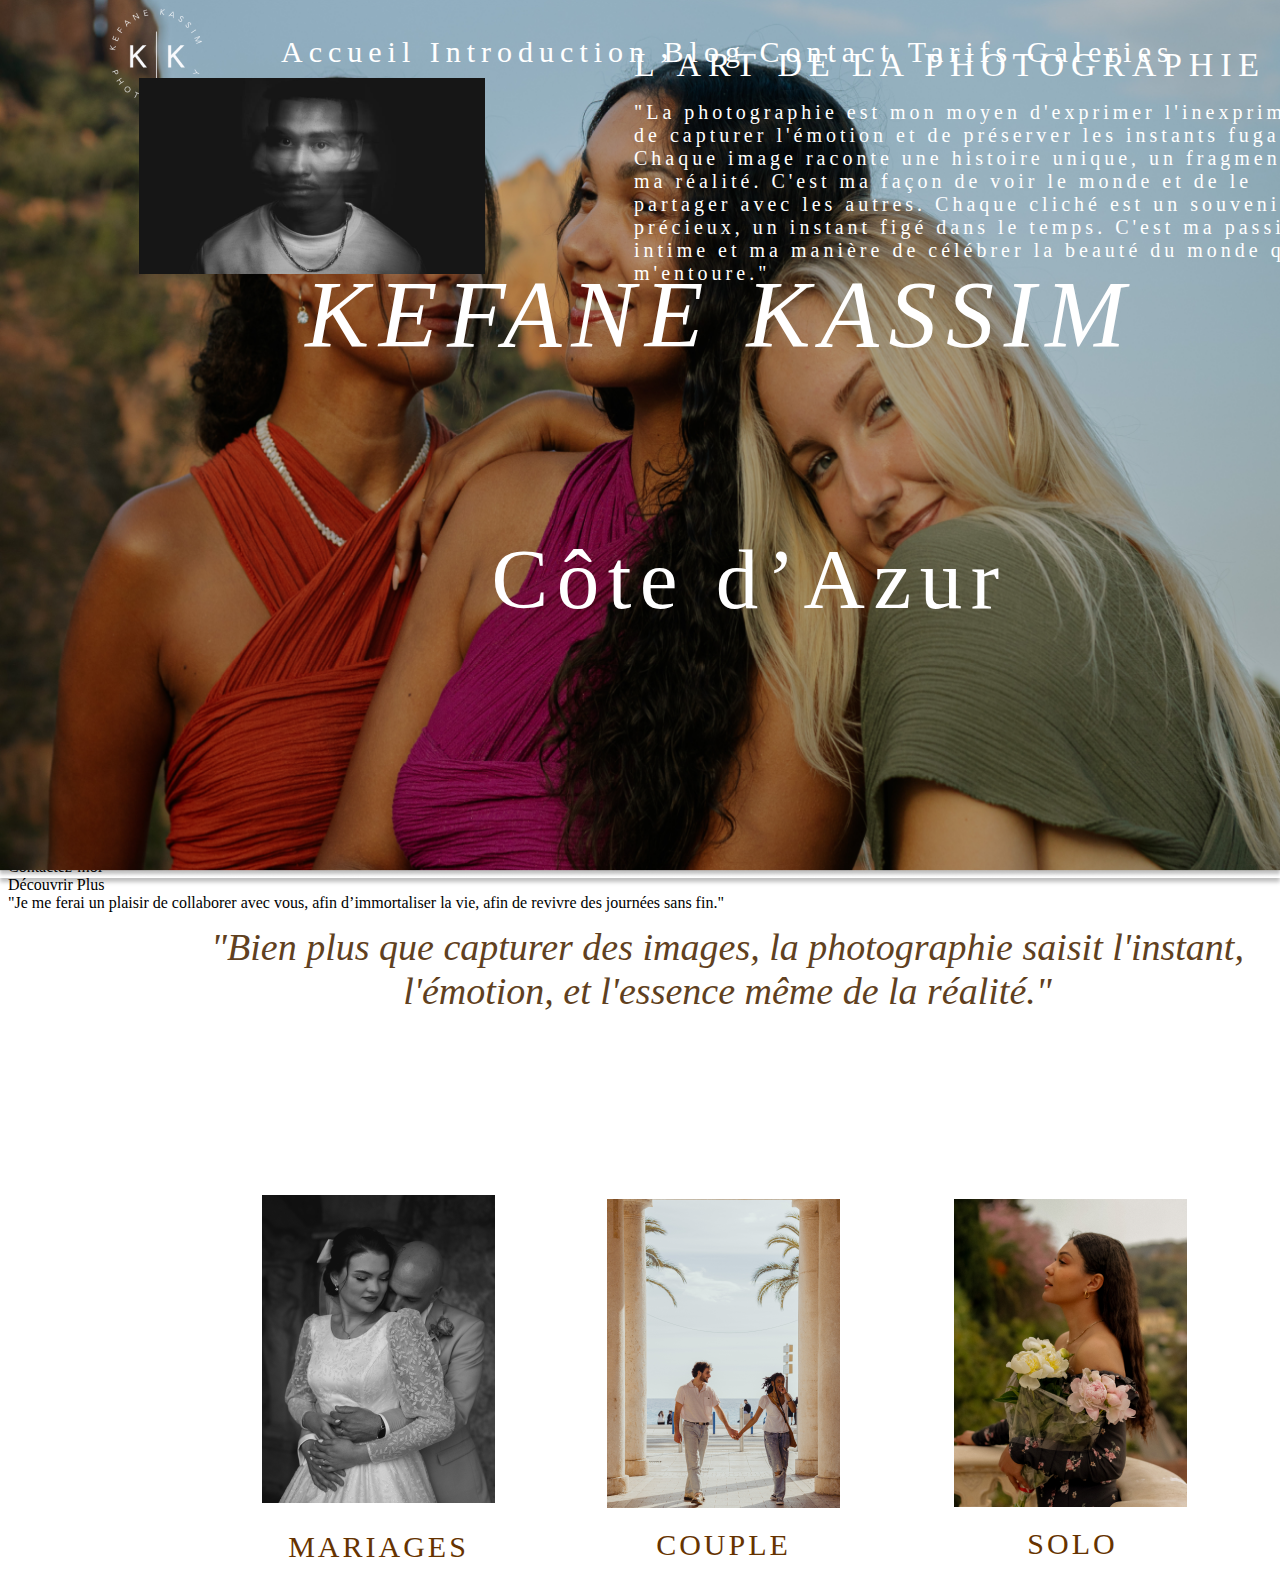
==== index.html @ 16947139 "Update index.html" ====
<!DOCTYPE html>
<html lang="fr">
<head>
    <meta charset="UTF-8">
    <meta name="viewport" content="width=device-width, initial-scale=1.0">
    <title>KEFANE KASSIM</title>
    <link rel="stylesheet" href="style.css">
</head>
    
<body>
     <img class="photo1" src="Images/MANR2566 2.png" alt="Image description">

    <div class="menu">Accueil Introduction Blog Contact Tarifs Galeries</div>
    <div class="nom">KEFANE KASSIM</div>
    <div class="lieu">Côte d’Azur</div>
    <img class="logo" src="Images/8F8F0B85-C1CB-4E00-952A-7E8E31FCE46E 1.png" alt="Image description">
    <div class="citation">"Bien plus que capturer des images, la photographie saisit l'instant, l'émotion, et l'essence même de la réalité."</div>

    <img class="mariage" src="Images/MANR8783 1.png" alt="Image description">
    <img class="couple" src="Images/MANR7286 1.png" alt="Image description">
    <img class="solo" src="Images/IMG_1525 1.png" alt="Image description">

    <div class="m">MARIAGES</div>
    <div class="c">COUPLE</div>
    <div class="s">SOLO</div>
    <div class="portoflio">PORTFOLIO</div>

    <div class="titre">L’ART DE LA PHOTOGRAPHIE</div>
    <img class="moi" src="Images/468F190B-43D5-444D-8390-4408FCC38BA6 1.png" alt="Image description">
    <div class="cv">"La photographie est mon moyen d'exprimer l'inexprimable, de capturer l'émotion et de préserver les instants fugaces. Chaque image raconte une histoire unique, un fragment de ma réalité. C'est ma façon de voir le monde et de le partager avec les autres. Chaque cliché est un souvenir précieux, un instant figé dans le temps. C'est ma passion intime et ma manière de célébrer la beauté du monde qui m'entoure."</div>
    
    <img class="paysage" src="Images/MANR2369 1.png" alt="Image description">
    <div class="attend">N’ATTENDEZ PLUS</div>
    <div class="text">"Explorez nos tarifs, car chaque image a sa valeur et chaque instant mérite d'être capturé."</div>
    <div class="tarifs">Tarifs</div>
    <div class="tenté">ALORS TENTÉ ?</div>
    
    <img src="Images/MANR7749 1.png" alt="Image description">

    <div>Contactez-moi</div>

    <div>Découvrir Plus</div>
    <div>"Je me ferai un plaisir de collaborer avec vous, afin d’immortaliser la vie, afin de revivre des journées sans fin."</div>
</body>
</html>
---- style.css ----
<style>
        body {
            margin: 0;
        }

        div {
            box-sizing: border-box;
        }

        img {
            max-width: 100%;
            height: auto;
        }

     div.menu{
        width: 906px; 
        height: 25px; 
        left: 281px; 
        top: 35px; 
        position: absolute; 
        color: white; 
        font-size: 30px; 
        font-family: Libre Bodoni; 
        font-weight: 400; 
        word-wrap: break-word; 
        letter-spacing: 6px;
    }

img.photo1{
width: 1440px; 
height: 878px; 
left: 0px; 
top: 0px; 
position: absolute;
box-shadow: 0px 4px 4px rgba(0, 0, 0, 0.25);
}

div.nom {
width: 918px; 
height: 91px; 
left: 261px; 
top: 259px; 
position: absolute; 
text-align: center; 
color: white; font-size: 96px; 
font-family: Libre Bodoni; 
font-style: italic; 
font-weight: 400; 
letter-spacing: 9.60px; 
word-wrap: break-word;
}

div.lieu{
    width: 535px;
    height: 65px; 
    left: 482px; 
    top: 530px; 
    position: absolute;
    text-align: center;
    color: white; 
    font-size: 85px; 
    font-family: Libre Caslon Display; 
    font-weight: 400; 
    letter-spacing: 8.50px;
    word-wrap: break-word;
}

  img.logo{
        width: 211px; 
        height: 111px; 
        left: 51px; 
        top: 1px; 
        position: absolute;
    }

    div.citation{
        width: 1153px; 
        height: 185px; 
        left: 151px; 
        top: 925px; 
        position: absolute; 
        text-align: center; 
        color: #604020; 
        font-size: 38px; 
        font-family: Libre Bodoni; 
        font-style: italic; 
        font-weight: 400; 
        word-wrap: break-word;
    }

img.mariage{
    width: 233px; 
    height: 308px; 
    left: 262px; 
    top: 1195px; 
    position: absolute;
}

    img.couple{
        width: 233px;
        height: 309px; 
        left: 607px; 
        top: 1199px; 
        position: absolute;
    }

    img.solo{
        width: 233px; 
        height: 308px; 
        left: 954px; 
        top: 1199px; 
        position: absolute;
    }

div.m{
    width: 279px; 
    height: 46px; 
    left: 239px; 
    top: 1530px; 
    position: absolute; 
    text-align: center; 
    color: #663300; 
    font-size: 30px; 
    font-family: Libre Bodoni; 
    font-weight: 400; 
    letter-spacing: 3px; 
    word-wrap: break-word;
}

div.c{
    width: 231px; 
    height: 47px; 
    left: 608px; 
    top: 1528px; 
    position: absolute; 
    text-align: center; 
    color: #663300; 
    font-size: 30px; 
    font-family: Libre Bodoni; 
    font-weight: 400; 
    letter-spacing: 3px; 
    word-wrap: break-word;
}

div.s{
    width: 229px; 
    height: 49px; 
    left: 958px; 
    top: 1527px; 
    position: absolute; 
    text-align: center; 
    color: #663300; 
    font-size: 30px; 
    font-family: Libre Bodoni; 
    font-weight: 400; 
    letter-spacing: 3px; 
    word-wrap: break-word;
}

div.portfolio{
    width: 354px;
    height: 24px; 
    left: 541px; 
    top: 1082px; 
    position: absolute; 
    text-align: center; 
    color: #604020; 
    font-size: 40px; 
    font-family: Libre Bodoni; 
    font-weight: 400; 
    letter-spacing: 12px;
    word-wrap: break-word;
}

 div.titre{
        width: 706px; 
        height: 55px; 
        left: 634px; 
        top: 46px; 
        position: absolute; 
        color: white; 
        font-size: 34px; 
        font-family: Libre Bodoni; 
        font-weight: 400; 
        letter-spacing: 6.80px; 
        word-wrap: break-word;
    }

    img.moi{ 
        width: 346px; 
        height: 196px; 
        left: 139px; 
        top: 78px; 
        position: absolute;
    }

   div.titre{
        width: 706px; 
        height: 55px; 
        left: 634px; 
        top: 46px; 
        position: absolute; 
        color: white; 
        font-size: 34px; 
        font-family: Libre Bodoni; 
        font-weight: 400; 
        letter-spacing: 6.80px; 
        word-wrap: break-word;
    }

    img.moi{ 
        width: 346px; 
        height: 196px; 
        left: 139px; 
        top: 78px; 
        position: absolute;
    }
 div.cv{
        width: 712px; 
        height: 200px; 
        left: 634px; 
        top: 101px; 
        position: absolute; 
        color: white; 
        font-size: 20px; 
        font-family: Libre Bodoni; 
        font-weight: 400; 
        letter-spacing: 4px; 
        word-wrap: break-word;
    }
<div style="width: 100%; height: 100%; position: relative; background: white;">

   
      <div style="width: 415.40px; height: 0px; left: 551.30px; top: 1139.60px; position: absolute; transform: rotate(90.33deg); transform-origin: 0 0; border: 1px black solid;"></div>
<div style="width: 405px; height: 0px; left: 895px; top: 1150px; position: absolute; transform: rotate(90deg); transform-origin: 0 0; border: 1px black solid;"></div>

<div style="width: 1442px; height: 363px; left: -2px; top: 1606px; position: absolute; background: rgba(51, 26, 0, 0.85); box-shadow: 0px 4px 4px rgba(0, 0, 0, 0.25);">

    <div style="width: 267px; height: 0px; left: 571px; top: 48px; position: absolute; transform: rotate(90deg); transform-origin: 0 0; border: 2px black solid;"></div>
   


<img style="width: 1440px; height: 507px; left: -1px; top: 1952px; position: absolute;" src="Images/MANR2369 1.png" />
<div style="width: 749px; height: 57px; left: 346px; top: 2123px; position: absolute; text-align: center; color: white; font-size: 50px; font-family: Libre Bodoni; font-weight: 400; letter-spacing: 10px; word-wrap: break-word;"></div>
<div style="width: 802px; height: 21px; left: 319px; top: 2180px; position: absolute; text-align: center; color: white; font-size: 28px; font-family: Libre Bodoni; font-weight: 400; letter-spacing: 5.60px; word-wrap: break-word;"></div>
<div style="width: 172px; height: 43px; left: 634px; top: 2309px; position: absolute; background: rgba(51, 26, 0, 0.85);"></div>
<div style="width: 150px; height: 29px; left: 645px; top: 2309px; position: absolute; text-align: center; color: white; font-size: 35px; font-family: Libre Bodoni; font-weight: 400; letter-spacing: 7px; word-wrap: break-word;"></div>
<div style="width: 451px; height: 43px; left: 234px; top: 2582px; position: absolute; text-align: center; color: rgba(51, 26, 0, 0.85); font-size: 43px; font-family: Libre Bodoni; font-weight: 400; letter-spacing: 8.60px; word-wrap: break-word;"></div>

<img style="width: 222px; height: 307px; left: 984px; top: 2492px; position: absolute;" src="Images/MANR7749 1.png" />
<div style="width: 207px; height: 51px; left: 319px; top: 2826px; position: absolute; background: rgba(51, 26, 0, 0.85);"></div>
<div style="width: 180px; height: 33px; left: 333px; top: 2835px; position: absolute; text-align: center; color: white; font-size: 23px; font-family: Libre Bodoni; font-weight: 400; letter-spacing: 4.60px; word-wrap: break-word;"></div>
<div style="width: 198px; height: 53px; left: 996px; top: 2833px; position: absolute; background: rgba(51, 26, 0, 0.85);"></div>
<div style="width: 167px; height: 44px; left: 1011px; top: 2833px; position: absolute; text-align: center; color: white; font-size: 23px; font-family: Libre Bodoni; font-weight: 400; letter-spacing: 4.60px; word-wrap: break-word;"></div>
<div style="width: 656px; height: 72px; left: 135px; top: 2663px; position: absolute; text-align: center; color: black; font-size: 25px; font-family: Libre Bodoni; font-weight: 400; letter-spacing: 5px; word-wrap: break-word;"></div>

</style>
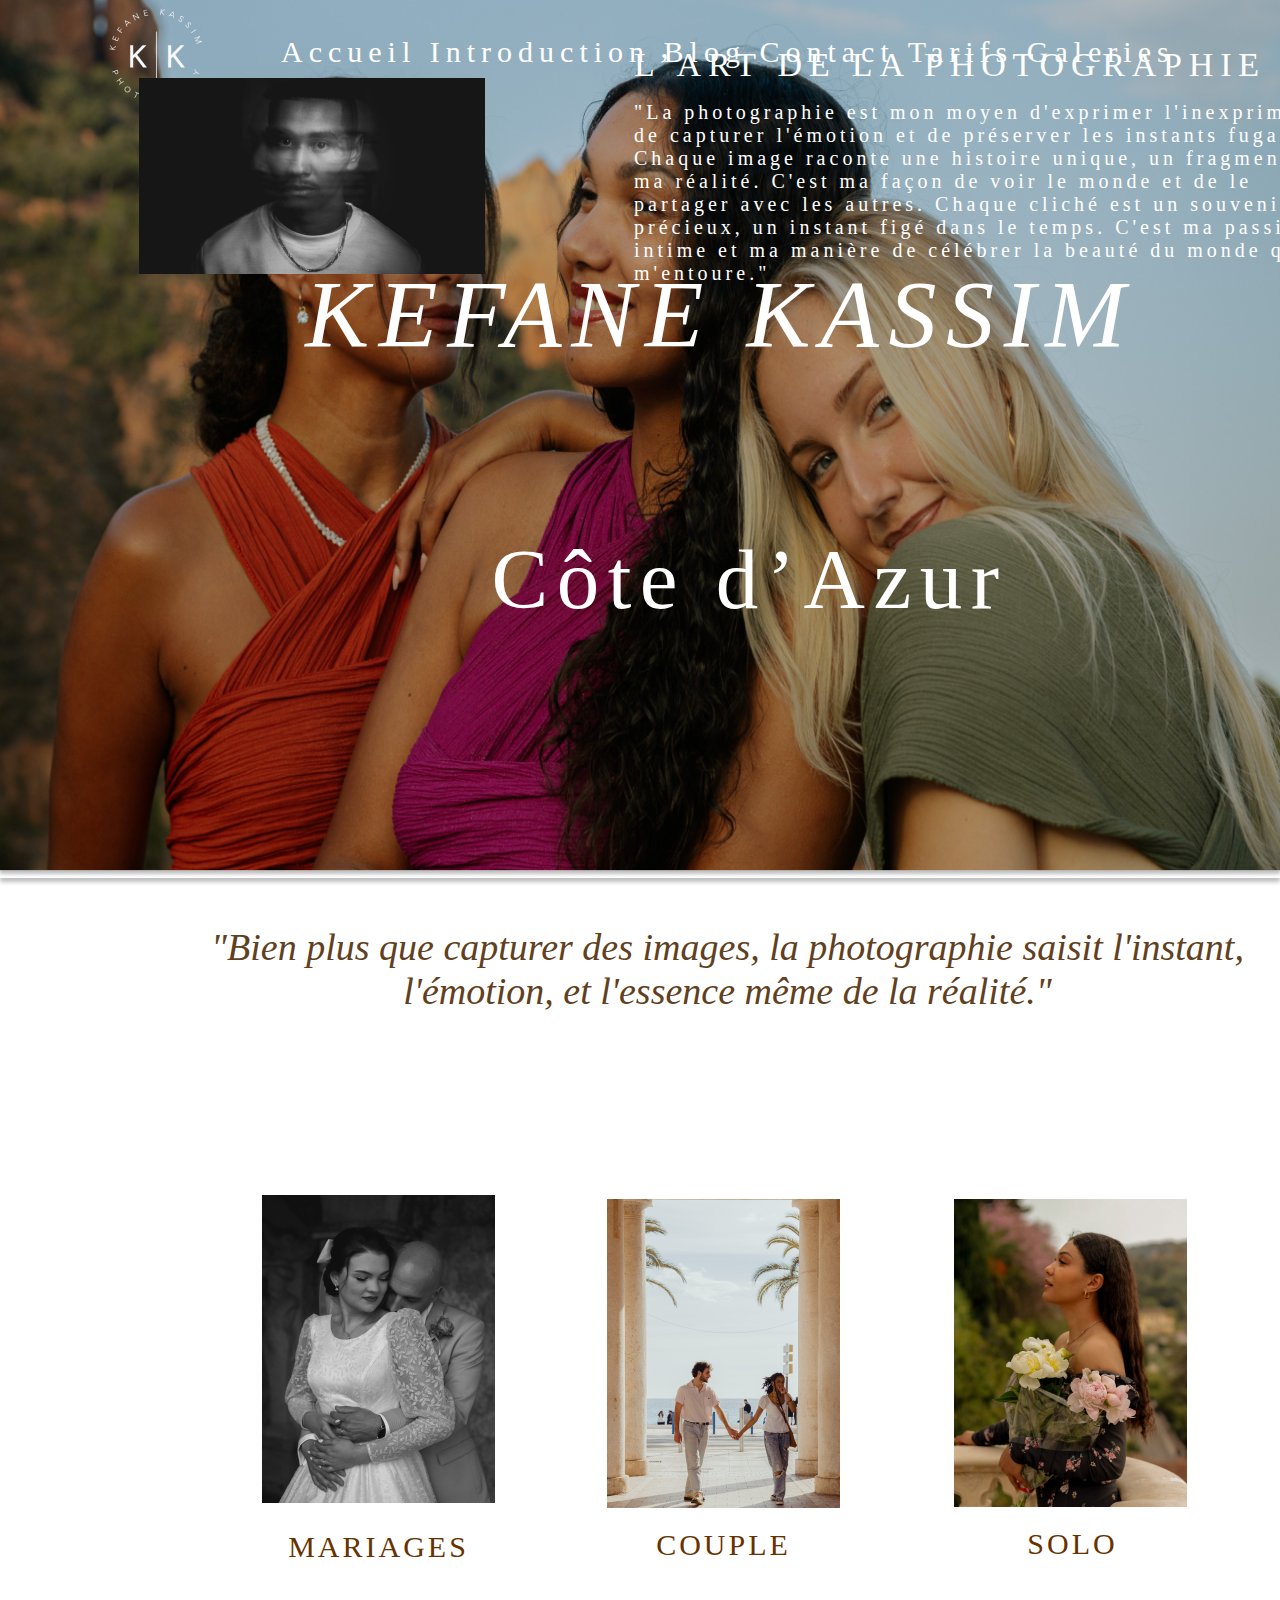
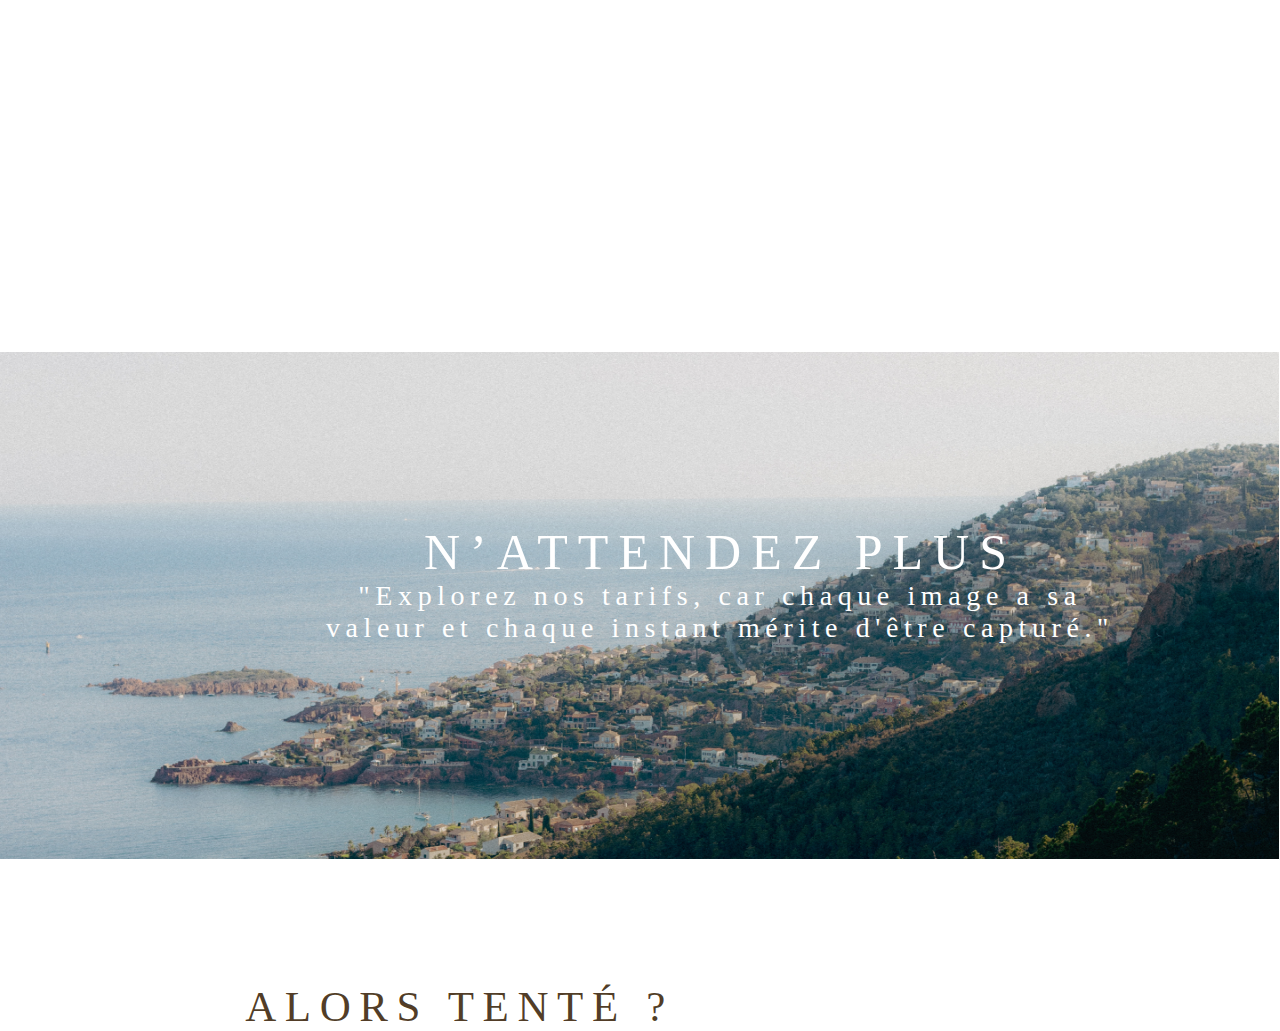
==== commit 0512ac22: "Update index.html" ====
--- a/index.html
+++ b/index.html
@@ -35,11 +35,9 @@
     <div class="tarifs">Tarifs</div>
     <div class="tenté">ALORS TENTÉ ?</div>
     
-    <img src="Images/MANR7749 1.png" alt="Image description">
-
-    <div>Contactez-moi</div>
-
-    <div>Découvrir Plus</div>
-    <div>"Je me ferai un plaisir de collaborer avec vous, afin d’immortaliser la vie, afin de revivre des journées sans fin."</div>
+    <img class="mains" src="Images/MANR7749 1.png" alt="Image description">
+    <div class="contact">Contactez-moi</div>
+    <div class="decouvrir">Découvrir Plus</div>
+    <div class="tt">"Je me ferai un plaisir de collaborer avec vous, afin d’immortaliser la vie, afin de revivre des journées sans fin."</div>
 </body>
 </html>
--- a/style.css
+++ b/style.css
@@ -229,6 +229,78 @@
         letter-spacing: 4px; 
         word-wrap: break-word;
     }
+
+
+img.paysage{
+width: 1440px; 
+height: 507px; 
+    left: -1px;
+    top: 1952px; 
+    position: absolute;
+}
+
+div.tarfis{
+    width: 150px; 
+    height: 29px; 
+    left: 645px; 
+    top: 2309px; 
+    position: absolute; 
+    text-align: center; 
+    color: white; 
+    font-size: 35px; 
+    font-family: Libre Bodoni;
+    font-weight: 400; 
+    letter-spacing: 7px;
+    word-wrap: break-word;
+}
+
+div.attend{
+width: 749px; 
+    height: 57px; 
+    left: 346px; 
+    top: 2123px; 
+    position: absolute; 
+    text-align: center;
+    color: white; 
+    font-size: 50px; 
+    font-family: Libre Bodoni; 
+    font-weight: 400; letter-spacing: 10px; 
+    word-wrap: break-word;
+}
+
+div.text{
+    width: 802px; 
+    height: 21px; 
+    left: 319px; 
+    top: 2180px; 
+    position: absolute; 
+    text-align: center;
+    color: white; 
+    font-size: 28px; 
+    font-family: Libre Bodoni; 
+    font-weight: 400; 
+    letter-spacing: 5.60px; 
+    word-wrap: break-word;
+}
+
+div.tenté{
+    width: 451px; 
+    height: 43px; 
+    left: 234px; 
+    top: 2582px; 
+    position: absolute; 
+    text-align: center; 
+    color: rgba(51, 26, 0, 0.85); 
+    font-size: 43px;
+    font-family: Libre Bodoni;
+    font-weight: 400; 
+    letter-spacing: 8.60px; 
+    word-wrap: break-word;
+}
+
+
+
+
 <div style="width: 100%; height: 100%; position: relative; background: white;">
 
    
@@ -238,16 +310,11 @@
 <div style="width: 1442px; height: 363px; left: -2px; top: 1606px; position: absolute; background: rgba(51, 26, 0, 0.85); box-shadow: 0px 4px 4px rgba(0, 0, 0, 0.25);">
 
     <div style="width: 267px; height: 0px; left: 571px; top: 48px; position: absolute; transform: rotate(90deg); transform-origin: 0 0; border: 2px black solid;"></div>
-   
-
-
-<img style="width: 1440px; height: 507px; left: -1px; top: 1952px; position: absolute;" src="Images/MANR2369 1.png" />
-<div style="width: 749px; height: 57px; left: 346px; top: 2123px; position: absolute; text-align: center; color: white; font-size: 50px; font-family: Libre Bodoni; font-weight: 400; letter-spacing: 10px; word-wrap: break-word;"></div>
-<div style="width: 802px; height: 21px; left: 319px; top: 2180px; position: absolute; text-align: center; color: white; font-size: 28px; font-family: Libre Bodoni; font-weight: 400; letter-spacing: 5.60px; word-wrap: break-word;"></div>
+
 <div style="width: 172px; height: 43px; left: 634px; top: 2309px; position: absolute; background: rgba(51, 26, 0, 0.85);"></div>
-<div style="width: 150px; height: 29px; left: 645px; top: 2309px; position: absolute; text-align: center; color: white; font-size: 35px; font-family: Libre Bodoni; font-weight: 400; letter-spacing: 7px; word-wrap: break-word;"></div>
-<div style="width: 451px; height: 43px; left: 234px; top: 2582px; position: absolute; text-align: center; color: rgba(51, 26, 0, 0.85); font-size: 43px; font-family: Libre Bodoni; font-weight: 400; letter-spacing: 8.60px; word-wrap: break-word;"></div>
-
+
+
+  
 <img style="width: 222px; height: 307px; left: 984px; top: 2492px; position: absolute;" src="Images/MANR7749 1.png" />
 <div style="width: 207px; height: 51px; left: 319px; top: 2826px; position: absolute; background: rgba(51, 26, 0, 0.85);"></div>
 <div style="width: 180px; height: 33px; left: 333px; top: 2835px; position: absolute; text-align: center; color: white; font-size: 23px; font-family: Libre Bodoni; font-weight: 400; letter-spacing: 4.60px; word-wrap: break-word;"></div>
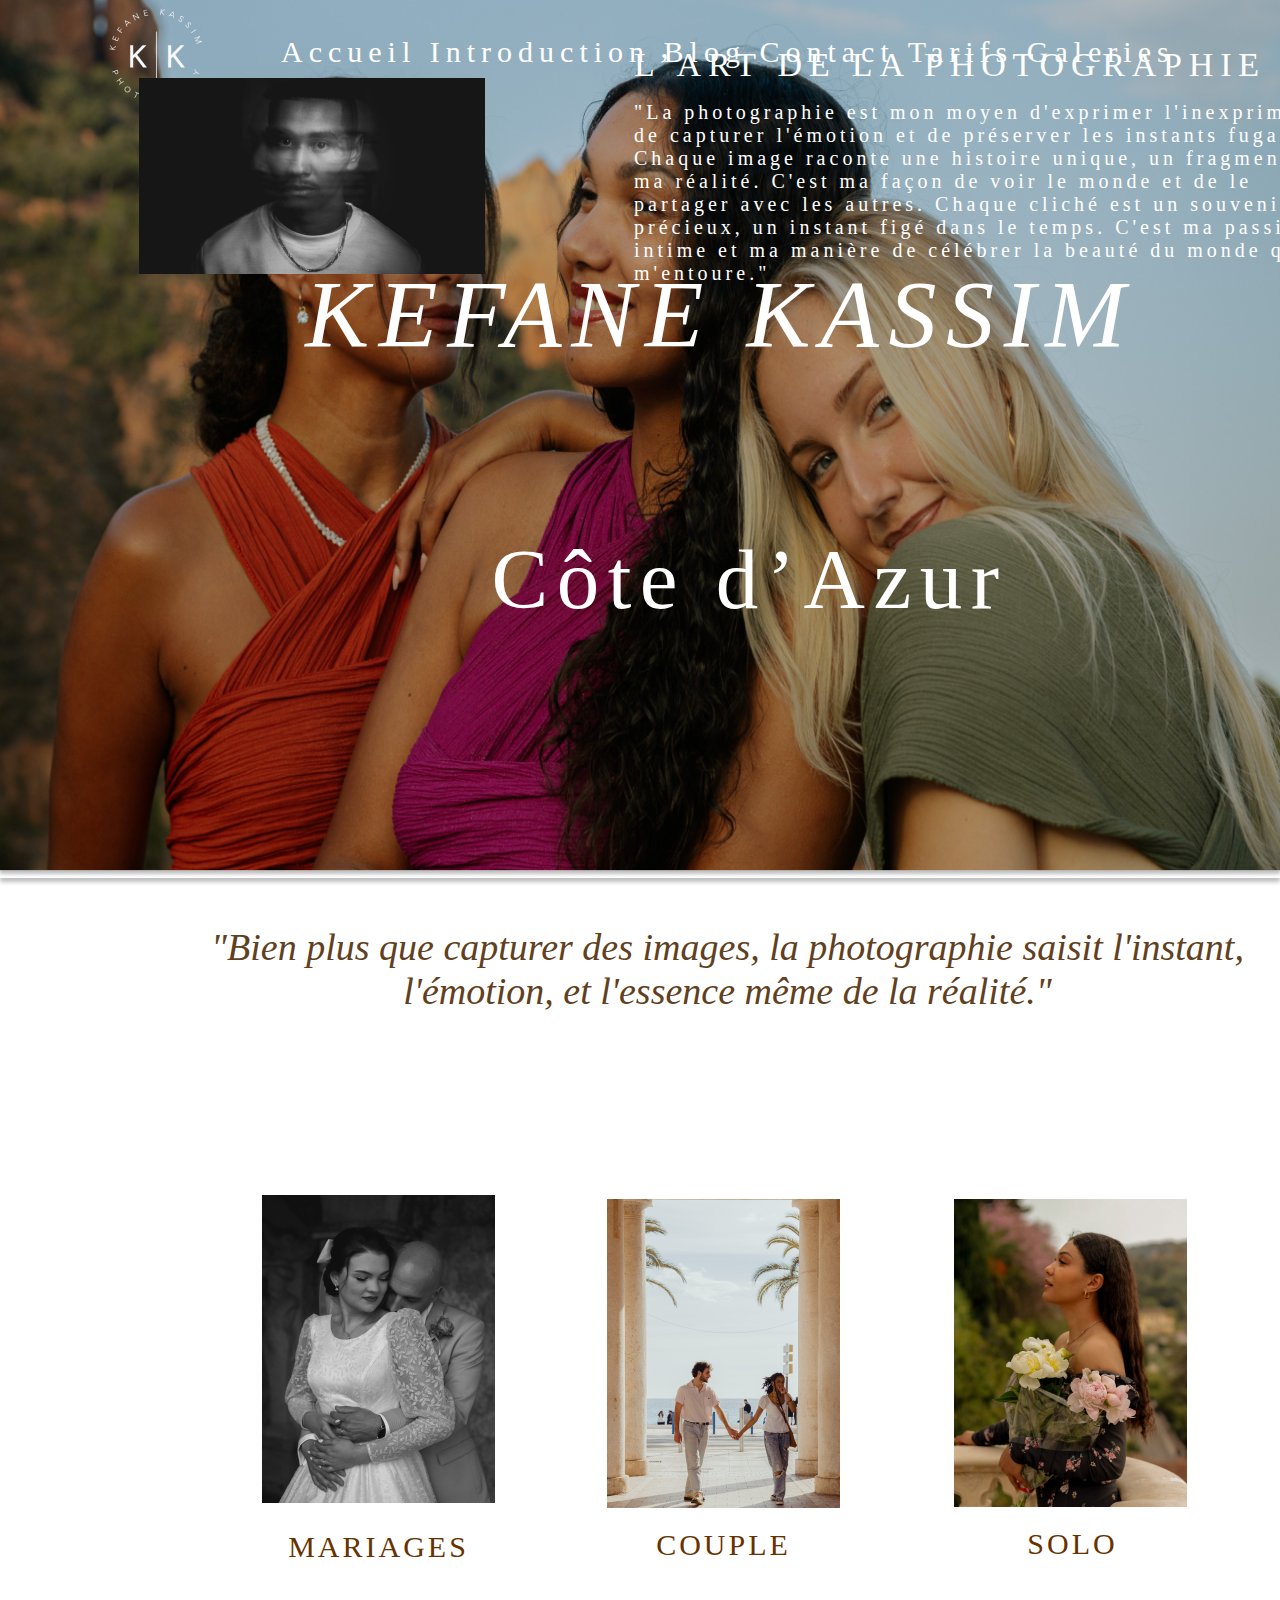
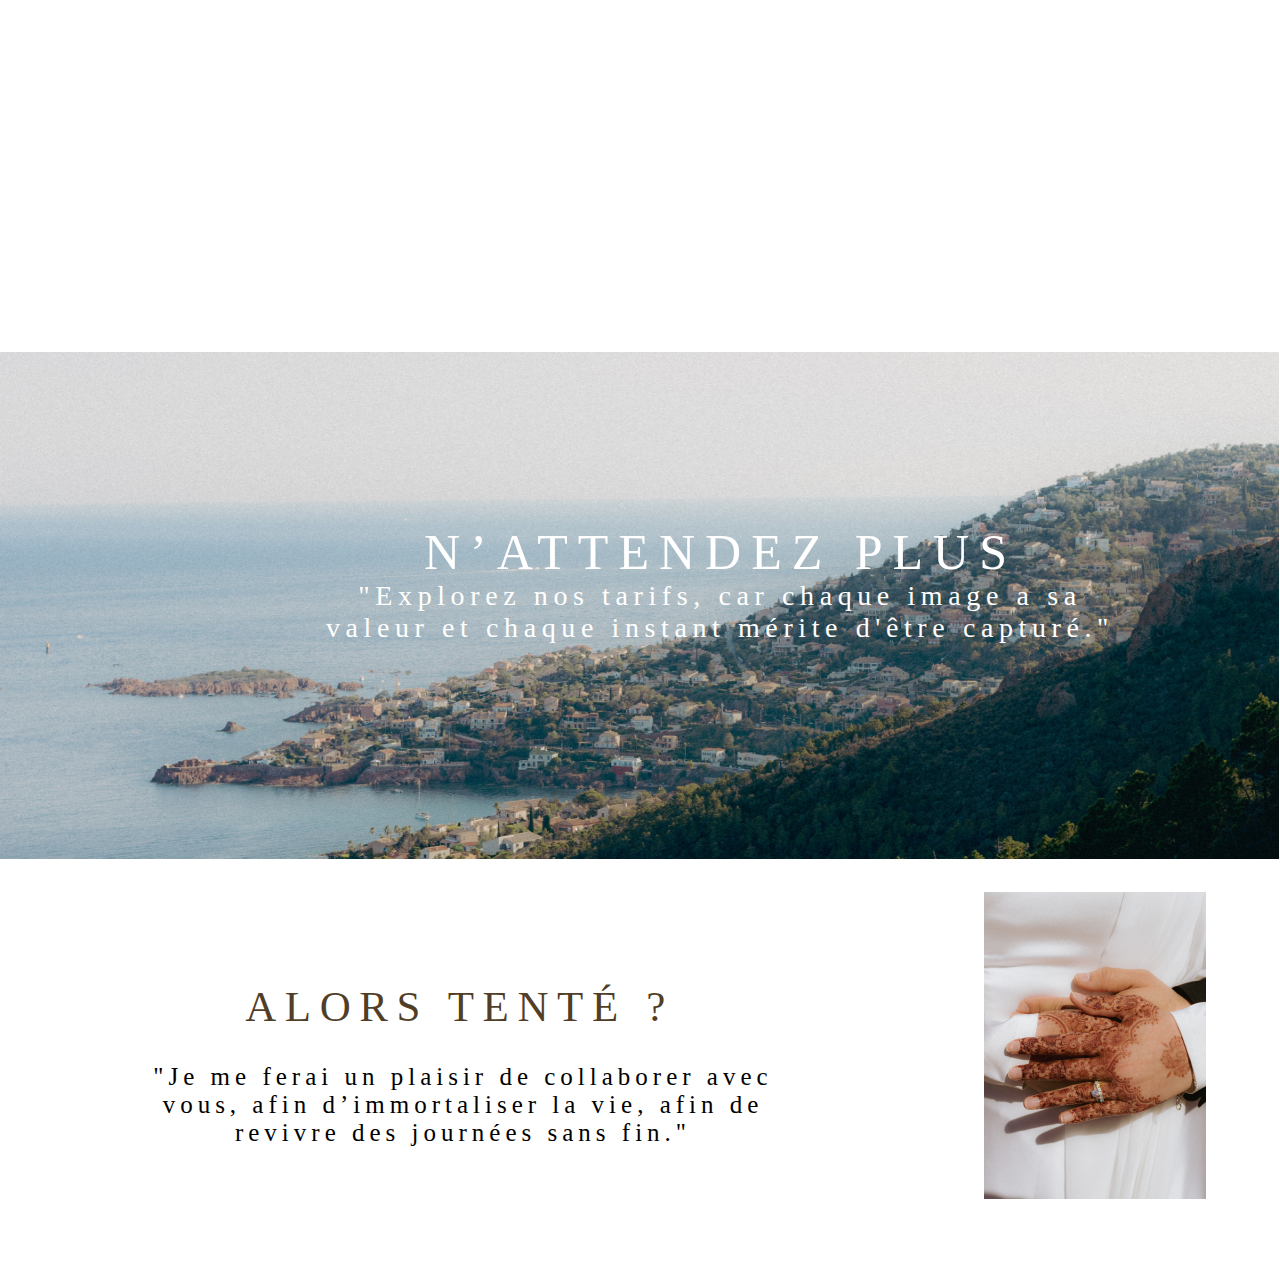
==== commit fb4f99c5: "Update index.html" ====
--- a/index.html
+++ b/index.html
@@ -17,7 +17,9 @@
     <div class="citation">"Bien plus que capturer des images, la photographie saisit l'instant, l'émotion, et l'essence même de la réalité."</div>
 
     <img class="mariage" src="Images/MANR8783 1.png" alt="Image description">
+    <div class="barre1"width: 424px; height: 0px; left: 138px; top: 324px; position: absolute; transform: rotate(90deg); transform-origin: 0 0; border: 1px black solid"></div>
     <img class="couple" src="Images/MANR7286 1.png" alt="Image description">
+     <div class="barre2"width: 424px; height: 0px; left: 138px; top: 324px; position: absolute; transform: rotate(90deg); transform-origin: 0 0; border: 1px black solid"></div>
     <img class="solo" src="Images/IMG_1525 1.png" alt="Image description">
 
     <div class="m">MARIAGES</div>
--- a/style.css
+++ b/style.css
@@ -298,11 +298,90 @@
     word-wrap: break-word;
 }
 
-
-
+img.mains{
+    width: 222px; 
+    height: 307px;
+    left: 984px; 
+    top: 2492px; 
+    position: absolute;
+}
+
+div.decouvrir{
+    width: 180px; 
+    height: 33px; 
+    left: 333px; 
+    top: 2835px; 
+    position: absolute; 
+    text-align: center; 
+    color: white; 
+    font-size: 23px; 
+    font-family: Libre Bodoni; 
+    font-weight: 400; 
+    letter-spacing: 4.60px; 
+    word-wrap: break-word;
+}
+
+div.contact{
+    width: 167px; 
+    height: 44px; 
+    left: 1011px; 
+    top: 2833px; 
+    position: absolute; 
+    text-align: center; 
+    color: white; 
+    font-size: 23px; 
+    font-family: Libre Bodoni; 
+    font-weight: 400; 
+    letter-spacing: 4.60px;
+    word-wrap: break-word;
+}
+
+div.tt{
+    width: 656px; 
+    height: 72px; 
+    left: 135px; 
+    top: 2663px; 
+    position: absolute;
+    text-align: center; 
+    color: black;
+    font-size: 25px; 
+    font-family: Libre Bodoni; 
+    font-weight: 400; 
+    letter-spacing: 5px; 
+    word-wrap: break-word;
+}
+
+div.contact{
+    width: 167px; 
+    height: 44px; 
+    left: 1011px; 
+    top: 2833px; 
+    position: absolute; 
+    text-align: center; 
+    color: white; 
+    font-size: 23px; 
+    font-family: Libre Bodoni; 
+    font-weight: 400; 
+    letter-spacing: 4.60px;
+    word-wrap: break-word;
+}
+
+div.tt{
+    width: 656px; 
+    height: 72px; 
+    left: 135px; 
+    top: 2663px; 
+    position: absolute;
+    text-align: center; 
+    color: black;
+    font-size: 25px; 
+    font-family: Libre Bodoni; 
+    font-weight: 400; 
+    letter-spacing: 5px; 
+    word-wrap: break-word;
+}
 
 <div style="width: 100%; height: 100%; position: relative; background: white;">
-
    
       <div style="width: 415.40px; height: 0px; left: 551.30px; top: 1139.60px; position: absolute; transform: rotate(90.33deg); transform-origin: 0 0; border: 1px black solid;"></div>
 <div style="width: 405px; height: 0px; left: 895px; top: 1150px; position: absolute; transform: rotate(90deg); transform-origin: 0 0; border: 1px black solid;"></div>
@@ -314,12 +393,9 @@
 <div style="width: 172px; height: 43px; left: 634px; top: 2309px; position: absolute; background: rgba(51, 26, 0, 0.85);"></div>
 
 
-  
-<img style="width: 222px; height: 307px; left: 984px; top: 2492px; position: absolute;" src="Images/MANR7749 1.png" />
 <div style="width: 207px; height: 51px; left: 319px; top: 2826px; position: absolute; background: rgba(51, 26, 0, 0.85);"></div>
-<div style="width: 180px; height: 33px; left: 333px; top: 2835px; position: absolute; text-align: center; color: white; font-size: 23px; font-family: Libre Bodoni; font-weight: 400; letter-spacing: 4.60px; word-wrap: break-word;"></div>
+
 <div style="width: 198px; height: 53px; left: 996px; top: 2833px; position: absolute; background: rgba(51, 26, 0, 0.85);"></div>
-<div style="width: 167px; height: 44px; left: 1011px; top: 2833px; position: absolute; text-align: center; color: white; font-size: 23px; font-family: Libre Bodoni; font-weight: 400; letter-spacing: 4.60px; word-wrap: break-word;"></div>
-<div style="width: 656px; height: 72px; left: 135px; top: 2663px; position: absolute; text-align: center; color: black; font-size: 25px; font-family: Libre Bodoni; font-weight: 400; letter-spacing: 5px; word-wrap: break-word;"></div>
+
 
 </style>
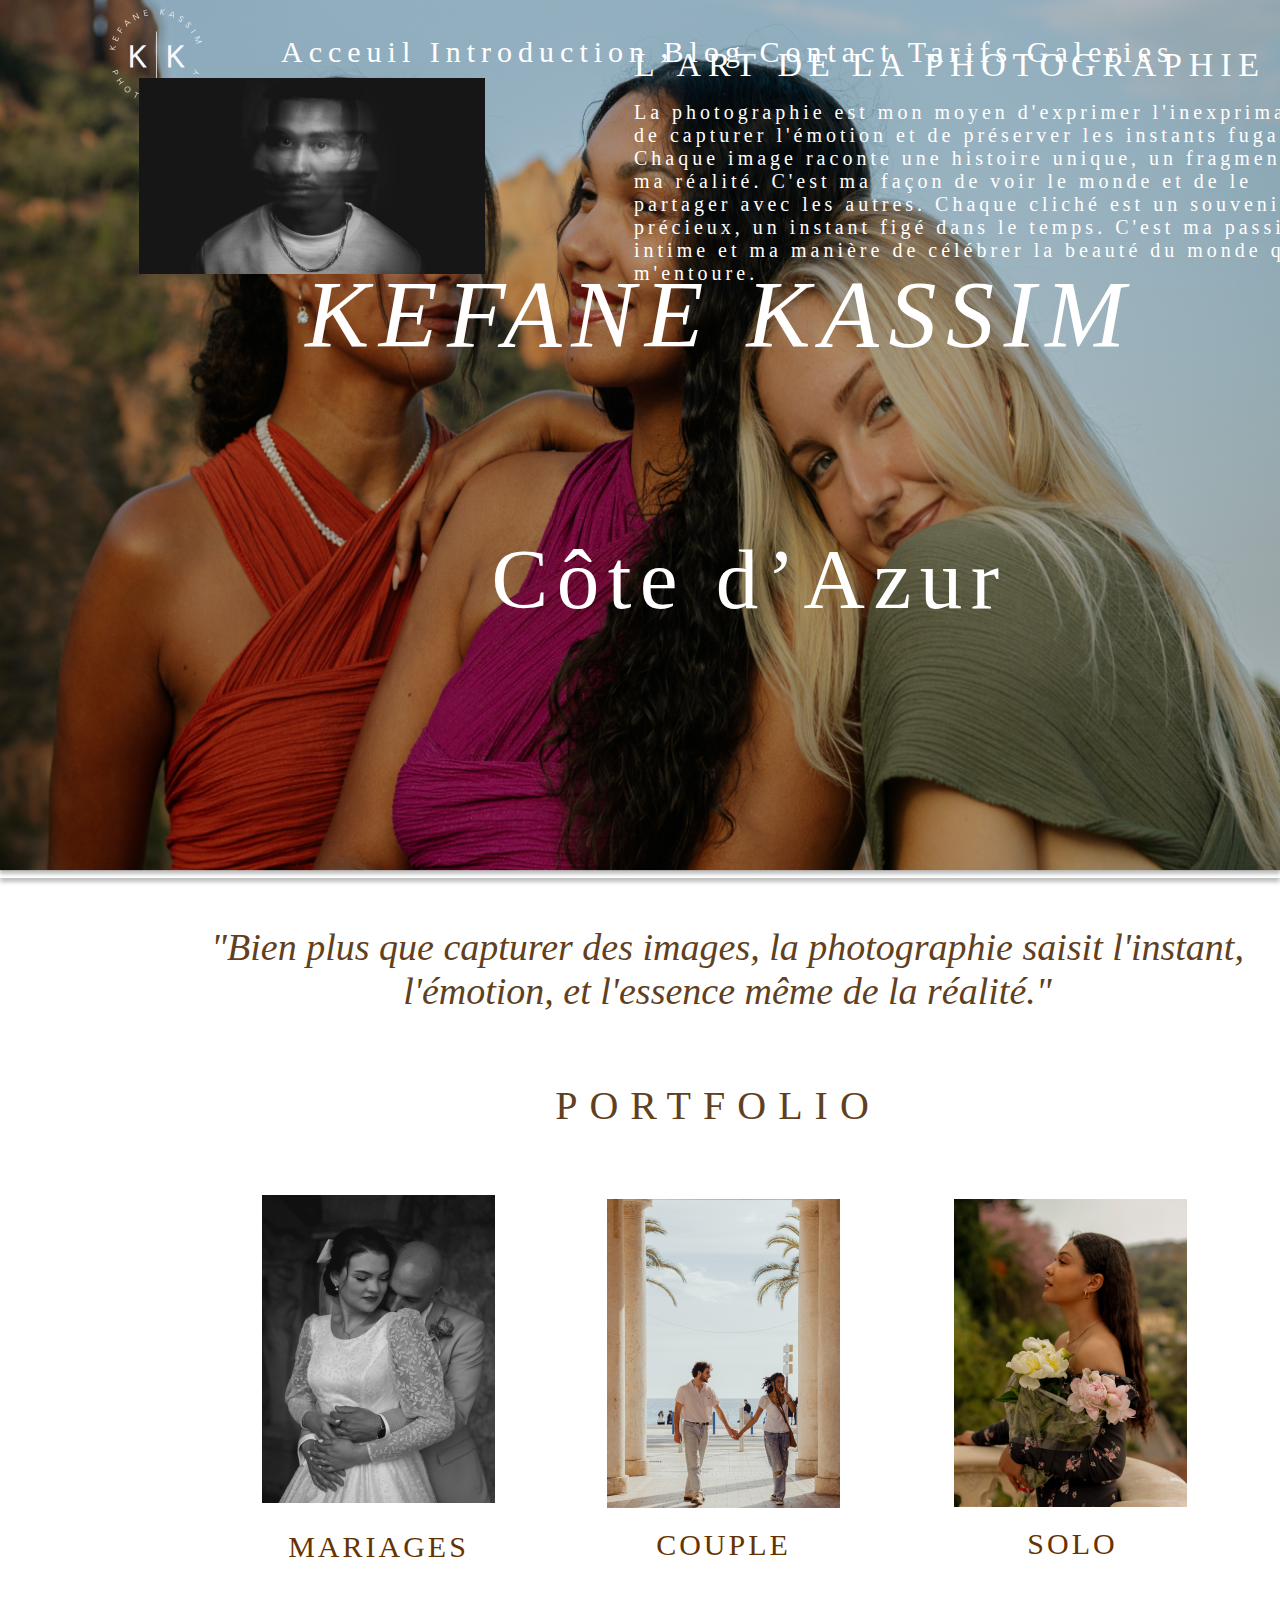
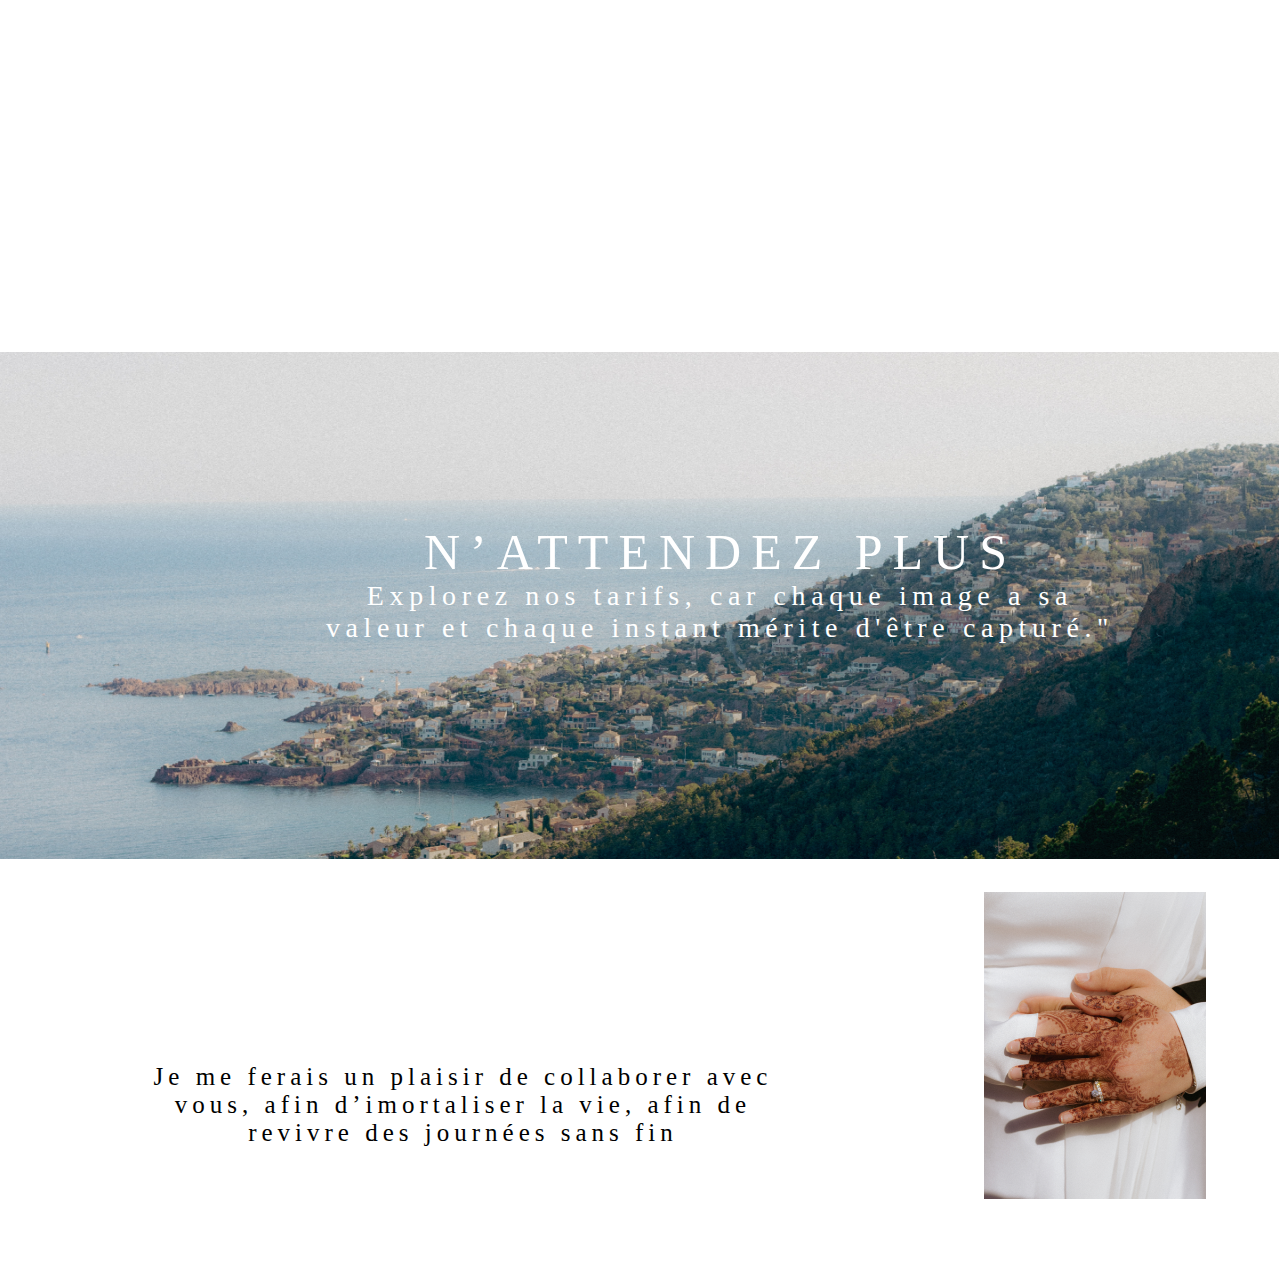
==== commit 8155fba3: "Add files via upload" ====
--- a/index.html
+++ b/index.html
@@ -6,40 +6,49 @@
     <title>KEFANE KASSIM</title>
     <link rel="stylesheet" href="style.css">
 </head>
-    
 <body>
-     <img class="photo1" src="Images/MANR2566 2.png" alt="Image description">
+    <div class="general">
+        <img class="photo1"src="Images/MANR2566 2.png" />
+        <div class="menu">Acceuil        Introduction        Blog         Contact         Tarifs        Galeries </div>
+        <img class="logo" src="Images/8F8F0B85-C1CB-4E00-952A-7E8E31FCE46E 1.png" />
+        <div class="nom"> KEFANE KASSIM</div>
+        <div class="lieu">Côte d’Azur</div>
+        <div class="citation">"Bien plus que capturer des images, la photographie saisit l'instant, l'émotion, et l'essence même de la réalité."</div>
 
-    <div class="menu">Accueil Introduction Blog Contact Tarifs Galeries</div>
-    <div class="nom">KEFANE KASSIM</div>
-    <div class="lieu">Côte d’Azur</div>
-    <img class="logo" src="Images/8F8F0B85-C1CB-4E00-952A-7E8E31FCE46E 1.png" alt="Image description">
-    <div class="citation">"Bien plus que capturer des images, la photographie saisit l'instant, l'émotion, et l'essence même de la réalité."</div>
+        <img class="mariage" src="Images/MANR8783 1.png" />
+        <img class="couple" src="Images/MANR7286 1.png" />
+        <img class="solo" src="Images/IMG_1525 1.png" />
 
-    <img class="mariage" src="Images/MANR8783 1.png" alt="Image description">
-    <div class="barre1"width: 424px; height: 0px; left: 138px; top: 324px; position: absolute; transform: rotate(90deg); transform-origin: 0 0; border: 1px black solid"></div>
-    <img class="couple" src="Images/MANR7286 1.png" alt="Image description">
-     <div class="barre2"width: 424px; height: 0px; left: 138px; top: 324px; position: absolute; transform: rotate(90deg); transform-origin: 0 0; border: 1px black solid"></div>
-    <img class="solo" src="Images/IMG_1525 1.png" alt="Image description">
+        <div class="rectangle1"></div>
+        <div class="rectangle2"></div>
 
-    <div class="m">MARIAGES</div>
-    <div class="c">COUPLE</div>
-    <div class="s">SOLO</div>
-    <div class="portoflio">PORTFOLIO</div>
+        <div class="m">MARIAGES</div>
+        <div class="c"> COUPLE</div>
+        <div class="s">SOLO</div>
+        <div class="portfolio">PORTFOLIO</div>
 
-    <div class="titre">L’ART DE LA PHOTOGRAPHIE</div>
-    <img class="moi" src="Images/468F190B-43D5-444D-8390-4408FCC38BA6 1.png" alt="Image description">
-    <div class="cv">"La photographie est mon moyen d'exprimer l'inexprimable, de capturer l'émotion et de préserver les instants fugaces. Chaque image raconte une histoire unique, un fragment de ma réalité. C'est ma façon de voir le monde et de le partager avec les autres. Chaque cliché est un souvenir précieux, un instant figé dans le temps. C'est ma passion intime et ma manière de célébrer la beauté du monde qui m'entoure."</div>
-    
-    <img class="paysage" src="Images/MANR2369 1.png" alt="Image description">
-    <div class="attend">N’ATTENDEZ PLUS</div>
-    <div class="text">"Explorez nos tarifs, car chaque image a sa valeur et chaque instant mérite d'être capturé."</div>
-    <div class="tarifs">Tarifs</div>
-    <div class="tenté">ALORS TENTÉ ?</div>
-    
-    <img class="mains" src="Images/MANR7749 1.png" alt="Image description">
-    <div class="contact">Contactez-moi</div>
-    <div class="decouvrir">Découvrir Plus</div>
-    <div class="tt">"Je me ferai un plaisir de collaborer avec vous, afin d’immortaliser la vie, afin de revivre des journées sans fin."</div>
+        <div class="rectangle3">
+            <div class="titre">L’ART DE LA PHOTOGRAPHIE</div>
+            <img class="moi" src="Images/468F190B-43D5-444D-8390-4408FCC38BA6 1.png" />
+            <div class="rectangle4"></div>
+            <div class="cv">La photographie est mon moyen d'exprimer l'inexprimable, de capturer l'émotion et de préserver les instants fugaces. Chaque image raconte une histoire unique, un fragment de ma réalité. C'est ma façon de voir le monde et de le partager avec les autres. Chaque cliché est un souvenir précieux, un instant figé dans le temps. C'est ma passion intime et ma manière de célébrer la beauté du monde qui m'entoure.</div>
+        </div>
+
+        <img class="paysage" src="Images/MANR2369 1.png" />
+        <div class="attend">N’ATTENDEZ PLUS</div>
+        <div class="text">Explorez nos tarifs, car chaque image a sa valeur et chaque instant mérite d'être capturé."</div>
+
+        <div class="rectangle5"></div>
+        <div class="tarifs">Tarifs</div>
+        <div class="tente">ALORS TENTÉ ?</div>
+
+        <img class="mains" src="Images/MANR7749 1.png" />
+        <div class="rectangle6"></div>
+        <div class="contact">Contact-moi</div>
+        <div class="rectangle7"></div>
+
+        <div class="decouvrir">Decouvrir Plus</div>
+        <div class="tt">Je me ferais un plaisir de collaborer avec vous, afin d’imortaliser la vie, afin de revivre des journées sans fin </div>
+    </div>
 </body>
-</html>
+</html>--- a/style.css
+++ b/style.css
@@ -97,6 +97,17 @@
     position: absolute;
 }
 
+ div.barre1{
+     width: 424px;
+     height: 0px; 
+     left: 138px; 
+     top: 324px; 
+     position: absolute; 
+     transform: rotate(90deg); 
+     transform-origin: 0 0; 
+     border: 1px black solid;
+ }
+
     img.couple{
         width: 233px;
         height: 309px; 
@@ -104,6 +115,17 @@
         top: 1199px; 
         position: absolute;
     }
+
+ div.barre2{
+     width: 424px;
+     height: 0px; 
+     left: 138px; 
+     top: 324px; 
+     position: absolute; 
+     transform: rotate(90deg); 
+     transform-origin: 0 0; 
+     border: 1px black solid;
+ }
 
     img.solo{
         width: 233px; 
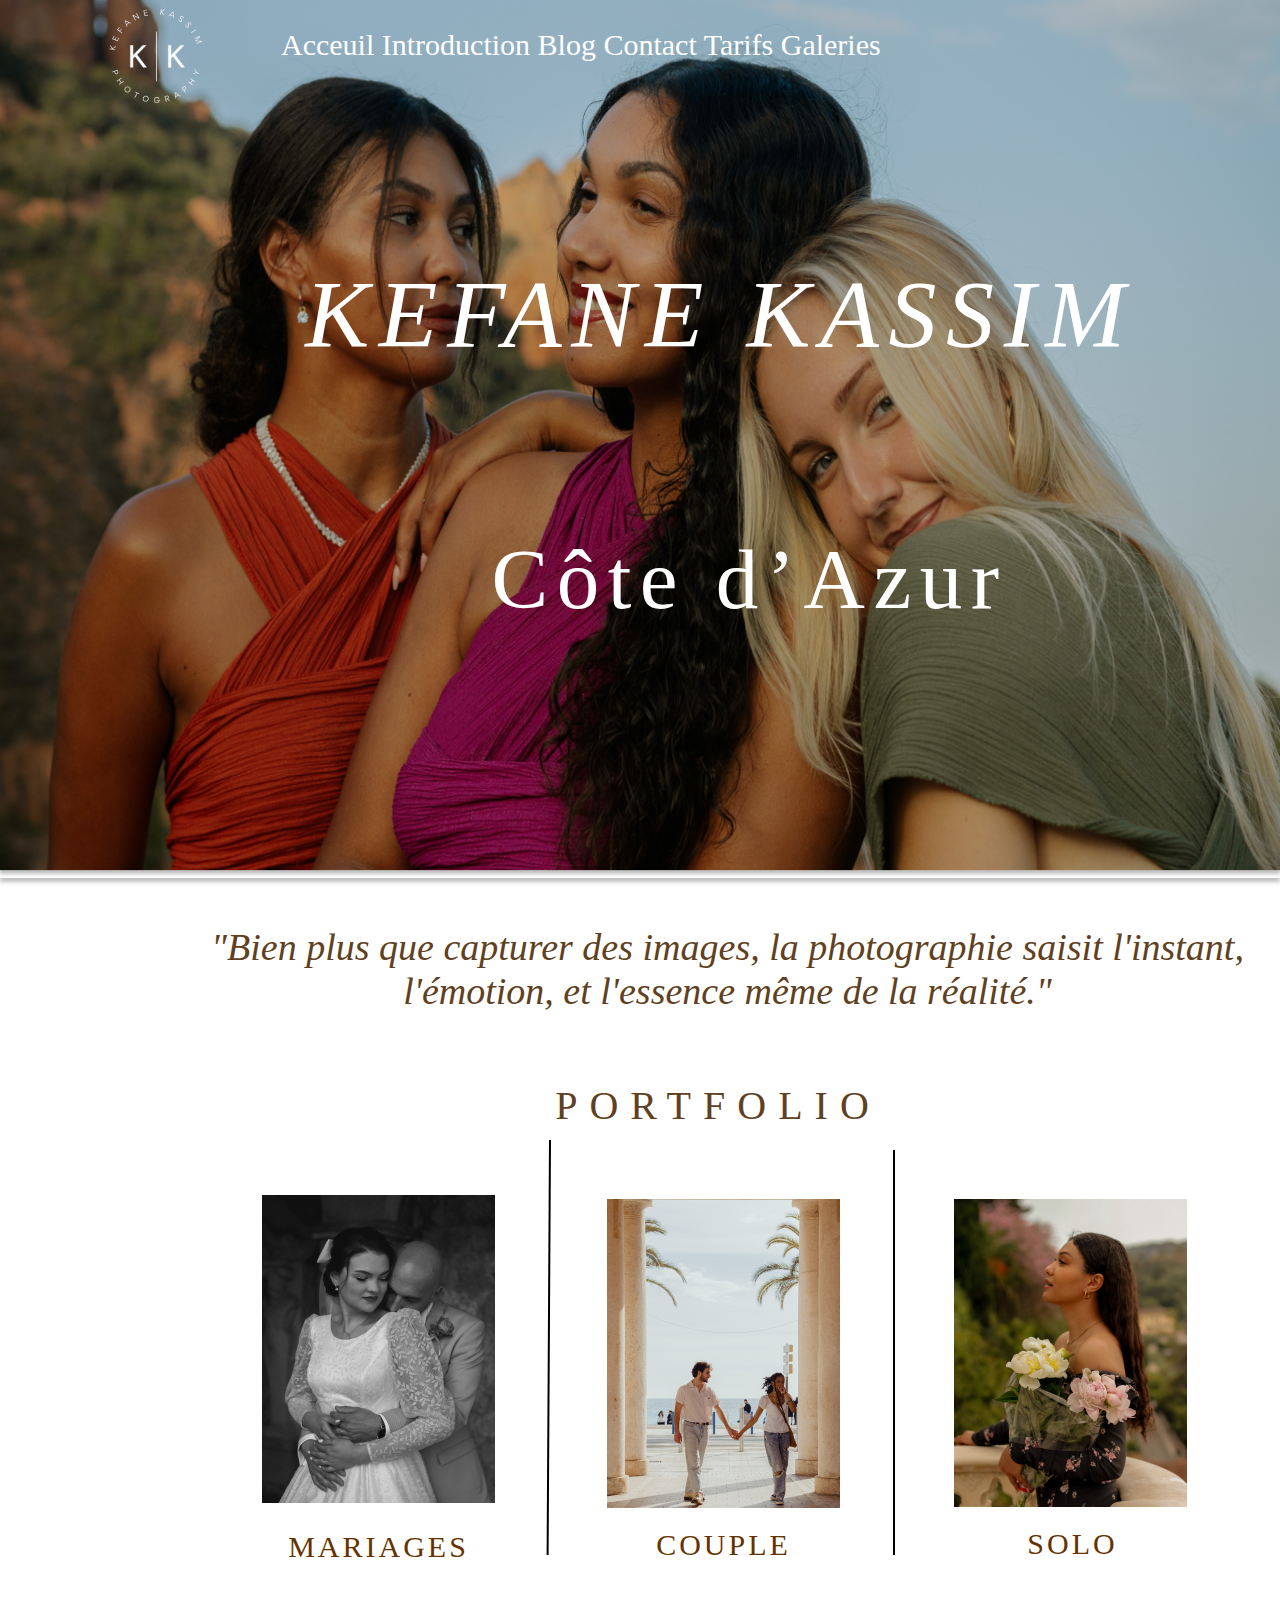
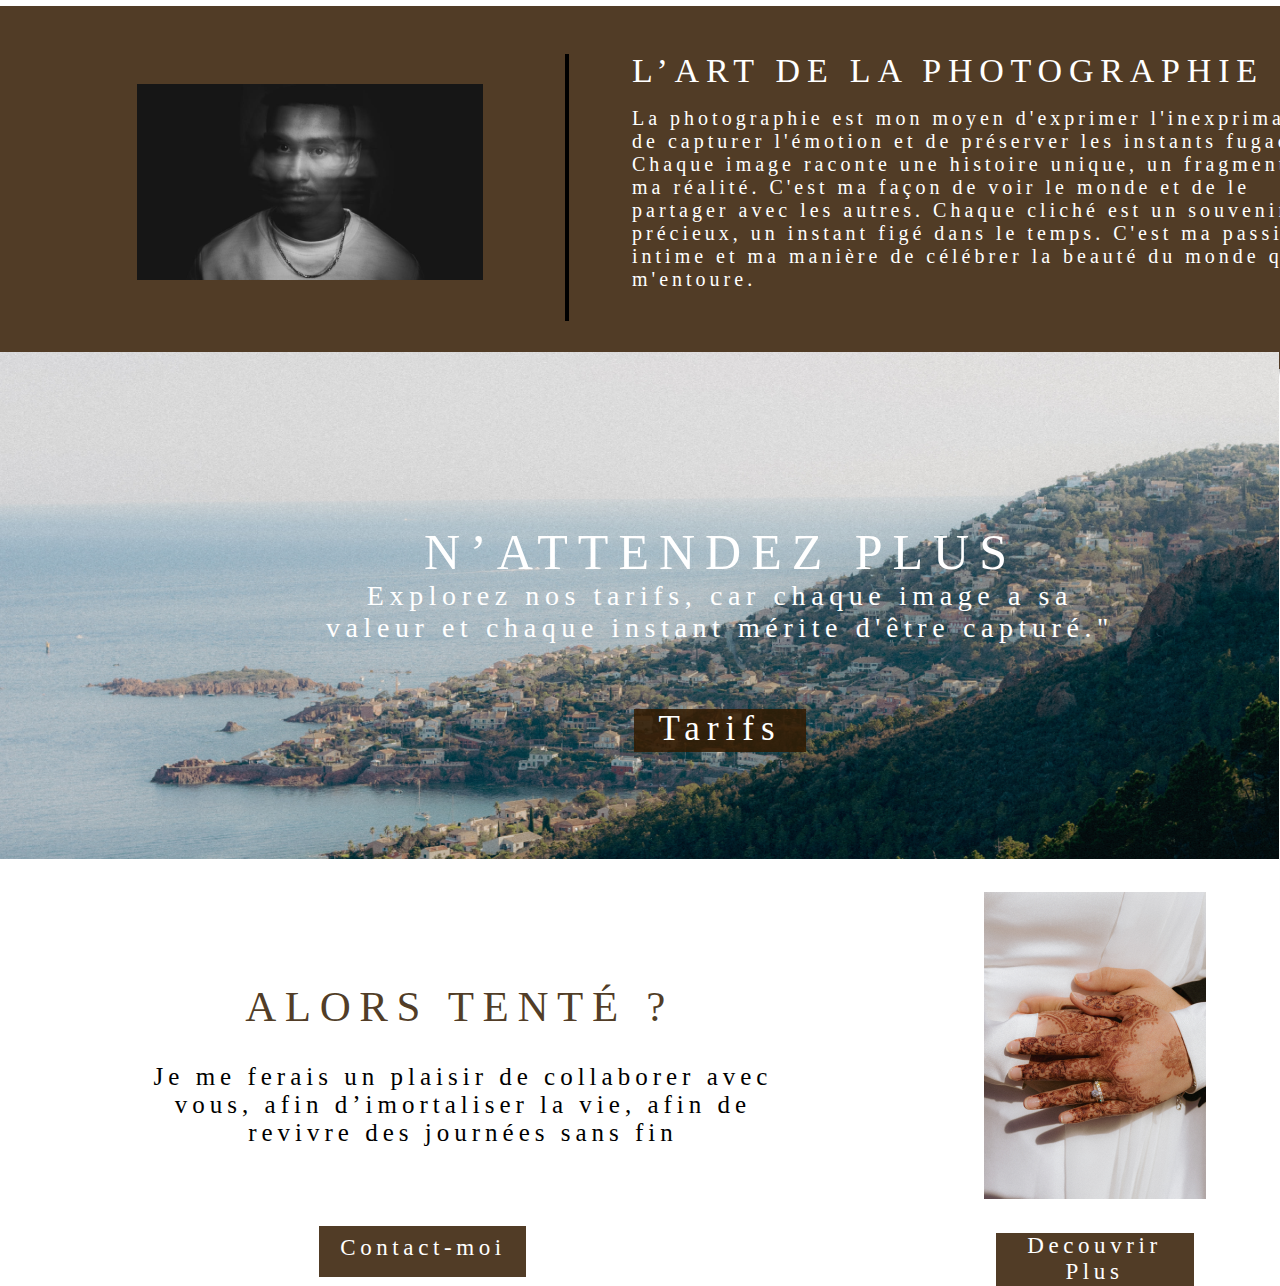
==== commit 50a4745e: "Update index.html" ====
--- a/index.html
+++ b/index.html
@@ -9,6 +9,8 @@
 <body>
     <div class="general">
         <img class="photo1"src="Images/MANR2566 2.png" />
+        
+        <a href="page2.html">Tarifs</a> 
         <div class="menu">Acceuil        Introduction        Blog         Contact         Tarifs        Galeries </div>
         <img class="logo" src="Images/8F8F0B85-C1CB-4E00-952A-7E8E31FCE46E 1.png" />
         <div class="nom"> KEFANE KASSIM</div>
@@ -51,4 +53,4 @@
         <div class="tt">Je me ferais un plaisir de collaborer avec vous, afin d’imortaliser la vie, afin de revivre des journées sans fin </div>
     </div>
 </body>
-</html>+</html>
--- a/style.css
+++ b/style.css
@@ -1,423 +1,409 @@
 
-    <style>
-        body {
-            margin: 0;
-        }
-
-        div {
-            box-sizing: border-box;
-        }
-
-        img {
-            max-width: 100%;
-            height: auto;
-        }
-
-     div.menu{
-        width: 906px; 
-        height: 25px; 
-        left: 281px; 
-        top: 35px; 
-        position: absolute; 
-        color: white; 
-        font-size: 30px; 
-        font-family: Libre Bodoni; 
-        font-weight: 400; 
-        word-wrap: break-word; 
-        letter-spacing: 6px;
-    }
+body {
+     margin: 0;
+}
+
+div {
+    box-sizing: border-box;
+}
+
+img {
+    max-width: 100%;
+    height: auto;
+}
+
+div.general {
+    width: 100%; 
+    height: 100%;
+    position: relative;
+    background: white
+}
 
 img.photo1{
-width: 1440px; 
-height: 878px; 
-left: 0px; 
-top: 0px; 
-position: absolute;
-box-shadow: 0px 4px 4px rgba(0, 0, 0, 0.25);
-}
-
-div.nom {
-width: 918px; 
-height: 91px; 
-left: 261px; 
-top: 259px; 
-position: absolute; 
-text-align: center; 
-color: white; font-size: 96px; 
-font-family: Libre Bodoni; 
-font-style: italic; 
-font-weight: 400; 
-letter-spacing: 9.60px; 
-word-wrap: break-word;
+    width: 1440px;
+    height: 878px;
+    left: 0px;
+    top: 0px;
+    position: absolute;
+    box-shadow: 0px 4px 4px rgba(0, 0, 0, 0.25)
+}
+
+div.menu{
+    width: 906px;
+    height: 25px;
+    left: 281px;
+    top: 28px;
+    position: absolute;
+    color: white;
+    font-size: 30px;
+    font-family: Libre Bodoni;
+    font-weight: 400;
+    word-wrap: break-word;
+}
+
+div.nom{
+    width: 918px;
+    height: 91px;
+    left: 261px;
+    top: 259px;
+    position: absolute;
+    text-align: center;
+    color: white;
+    font-size: 96px;
+    font-family: Libre Bodoni;
+    font-style: italic;
+    font-weight: 400;
+    letter-spacing: 9.60px;
+    word-wrap: break-word
 }
 
 div.lieu{
     width: 535px;
-    height: 65px; 
-    left: 482px; 
-    top: 530px; 
-    position: absolute;
-    text-align: center;
-    color: white; 
-    font-size: 85px; 
-    font-family: Libre Caslon Display; 
-    font-weight: 400; 
+    height: 58px;
+    left: 482px;
+    top: 530px;
+    position: absolute;
+    text-align: center;
+    color: white;
+    font-size: 85px;
+    font-family: Libre Caslon Display;
+    font-weight: 400;
     letter-spacing: 8.50px;
-    word-wrap: break-word;
-}
-
-  img.logo{
-        width: 211px; 
-        height: 111px; 
-        left: 51px; 
-        top: 1px; 
-        position: absolute;
-    }
-
-    div.citation{
-        width: 1153px; 
-        height: 185px; 
-        left: 151px; 
-        top: 925px; 
-        position: absolute; 
-        text-align: center; 
-        color: #604020; 
-        font-size: 38px; 
-        font-family: Libre Bodoni; 
-        font-style: italic; 
-        font-weight: 400; 
-        word-wrap: break-word;
-    }
+    word-wrap: break-word
+}
+
+img.logo{
+    width: 211px;
+    height: 111px;
+    left: 51px;
+    top: 1px;
+    position: absolute
+}
+
+div.citation{
+    width: 1153px;
+    height: 185px;
+    left: 151px;
+    top: 925px;
+    position: absolute;
+    text-align: center;
+    color: #604020;
+    font-size: 38px;
+    font-family: Libre Bodoni;
+    font-style: italic;
+    font-weight: 400;
+    word-wrap: break-word
+}
 
 img.mariage{
-    width: 233px; 
-    height: 308px; 
-    left: 262px; 
-    top: 1195px; 
-    position: absolute;
-}
-
- div.barre1{
-     width: 424px;
-     height: 0px; 
-     left: 138px; 
-     top: 324px; 
-     position: absolute; 
-     transform: rotate(90deg); 
-     transform-origin: 0 0; 
-     border: 1px black solid;
- }
-
-    img.couple{
-        width: 233px;
-        height: 309px; 
-        left: 607px; 
-        top: 1199px; 
-        position: absolute;
-    }
-
- div.barre2{
-     width: 424px;
-     height: 0px; 
-     left: 138px; 
-     top: 324px; 
-     position: absolute; 
-     transform: rotate(90deg); 
-     transform-origin: 0 0; 
-     border: 1px black solid;
- }
-
-    img.solo{
-        width: 233px; 
-        height: 308px; 
-        left: 954px; 
-        top: 1199px; 
-        position: absolute;
-    }
+    width: 233px;
+    height: 308px;
+    left: 262px;
+    top: 1195px;
+    position: absolute
+}
+
+img.couple{
+    width: 233px;
+    height: 309px;
+    left: 607px;
+    top: 1199px;
+    position: absolute
+}
+
+img.solo{
+    width: 233px;
+    height: 308px;
+    left: 954px;
+    top: 1199px;
+    position: absolute
+}
+
+div.rectangle1{
+    width: 415.40px;
+    height: 0px;
+    left: 551.30px;
+    top: 1139.60px;
+    position: absolute;
+    transform: rotate(90.33deg);
+    transform-origin: 0 0;
+    border: 1px black solid
+}
+
+div.rectangle2{
+    width: 405px;
+    height: 0px;
+    left: 895px;
+    top: 1150px;
+    position: absolute;
+    transform: rotate(90deg);
+    transform-origin: 0 0;
+    border: 1px black solid
+}
 
 div.m{
-    width: 279px; 
-    height: 46px; 
-    left: 239px; 
-    top: 1530px; 
-    position: absolute; 
-    text-align: center; 
-    color: #663300; 
-    font-size: 30px; 
-    font-family: Libre Bodoni; 
-    font-weight: 400; 
-    letter-spacing: 3px; 
-    word-wrap: break-word;
+    width: 279px;
+    height: 46px;
+    left: 239px;
+    top: 1530px;
+    position: absolute;
+    text-align: center;
+    color: #663300;
+    font-size: 30px;
+    font-family: Libre Bodoni;
+    font-weight: 400;
+    letter-spacing: 3px;
+    word-wrap: break-word
 }
 
 div.c{
-    width: 231px; 
-    height: 47px; 
-    left: 608px; 
-    top: 1528px; 
-    position: absolute; 
-    text-align: center; 
-    color: #663300; 
-    font-size: 30px; 
-    font-family: Libre Bodoni; 
-    font-weight: 400; 
-    letter-spacing: 3px; 
-    word-wrap: break-word;
+    width: 231px;
+    height: 47px;
+    left: 608px;
+    top: 1528px;
+    position: absolute;
+    text-align: center;
+    color: #663300;
+    font-size: 30px;
+    font-family: Libre Bodoni;
+    font-weight: 400;
+    letter-spacing: 3px;
+    word-wrap: break-word
 }
 
 div.s{
-    width: 229px; 
-    height: 49px; 
-    left: 958px; 
-    top: 1527px; 
-    position: absolute; 
-    text-align: center; 
-    color: #663300; 
-    font-size: 30px; 
-    font-family: Libre Bodoni; 
-    font-weight: 400; 
-    letter-spacing: 3px; 
-    word-wrap: break-word;
+    width: 229px;
+    height: 49px;
+    left: 958px;
+    top: 1527px;
+    position: absolute;
+    text-align: center;
+    color: #663300;
+    font-size: 30px;
+    font-family: Libre Bodoni;
+    font-weight: 400;
+    letter-spacing: 3px;
+    word-wrap: break-word
 }
 
 div.portfolio{
     width: 354px;
-    height: 24px; 
-    left: 541px; 
-    top: 1082px; 
-    position: absolute; 
-    text-align: center; 
-    color: #604020; 
-    font-size: 40px; 
-    font-family: Libre Bodoni; 
+    height: 24px;
+    left: 541px;
+    top: 1082px;
+    position: absolute;
+    text-align: center;
+    color: #604020;
+    font-size: 40px;
+    font-family: Libre Bodoni;
+    font-weight: 400;
+    letter-spacing: 12px;
+    word-wrap: break-word
+}
+
+div.rectangle3{
+    width: 1442px;
+    height: 363px;
+    left: -2px;
+    top: 1606px;
+    position: absolute;
+    background: rgba(51, 26, 0, 0.85);
+    box-shadow: 0px 4px 4px rgba(0, 0, 0, 0.25)
+}
+
+div.titre{
+    width: 706px;
+    height: 55px;
+    left: 634px;
+    top: 46px;
+    position: absolute;
+    color: white;
+    font-size: 34px;
+    font-family: Libre Bodoni;
+    font-weight: 400;
+    letter-spacing: 6.80px;
+    word-wrap: break-word
+}
+
+img.moi{
+    width: 346px;
+    height: 196px;
+    left: 139px;
+    top: 78px;
+    position: absolute
+}
+
+div.rectangle4{
+    width: 267px;
+    height: 0px;
+    left: 571px;
+    top: 48px;
+    position: absolute;
+    transform: rotate(90deg);
+    transform-origin: 0 0;
+    border: 2px black solid
+}
+
+div.cv{
+    width: 712px;
+    height: 200px;
+    left: 634px;
+    top: 101px;
+    position: absolute;
+    color: white;
+    font-size: 20px;
+    font-family: Libre Bodoni;
+    font-weight: 400;
+    letter-spacing: 4px;
+    word-wrap: break-word
+}
+
+img.paysage{
+    width: 1440px;
+    height: 507px;
+    left: -1px;
+    top: 1952px;
+    position: absolute
+}
+
+div.attend{
+    width: 749px;
+    height: 57px;
+    left: 346px;
+    top: 2123px;
+    position: absolute;
+    text-align: center;
+    color: white;
+    font-size: 50px;
+    font-family: Libre Bodoni;
+    font-weight: 400;
+    letter-spacing: 10px;
+    word-wrap: break-word
+}
+
+div.text{
+    width: 802px;
+    height: 21px;
+    left: 319px;
+    top: 2180px;
+    position: absolute;
+    text-align: center;
+    color: white;
+    font-size: 28px;
+    font-family: Libre Bodoni;
+    font-weight: 400;
+    letter-spacing: 5.60px;
+    word-wrap: break-word
+}
+
+div.rectangle5{
+    width: 172px;
+    height: 43px;
+    left: 634px;
+    top: 2309px;
+    position: absolute;
+    background: rgba(51, 26, 0, 0.85)
+}
+
+div.tarifs{
+    width: 150px;
+    height: 29px;
+    left: 645px;
+    top: 2309px;
+    position: absolute;
+    text-align: center;
+    color: white;
+    font-size: 35px;
+    font-family: Libre Bodoni;
+    font-weight: 400;
+    letter-spacing: 7px;
+    word-wrap: break-word
+}
+
+div.tente{
+    width: 451px;
+    height: 43px;
+    left: 234px;
+    top: 2582px;
+    position: absolute;
+    text-align: center;
+    color: rgba(51, 26, 0, 0.85);
+    font-size: 43px;
+    font-family: Libre Bodoni;
+    font-weight: 400;
+    letter-spacing: 8.60px;
+    word-wrap: break-word
+}
+
+img.mains{
+    width: 222px;
+    height: 307px;
+    left: 984px;
+    top: 2492px;
+    position: absolute
+}
+
+div.rectangle6{
+    width: 207px;
+    height: 51px;
+    left: 319px;
+    top: 2826px;
+    position: absolute;
+    background: rgba(51, 26, 0, 0.85)
+}
+
+div.contact{
+    width: 180px;
+    height: 33px;
+    left: 333px;
+    top: 2835px;
+    position:
+    absolute;
+    text-align:
+    center;
+    color: white;
+    font-size: 23px;
+    font-family: Libre Bodoni;
+    font-weight: 400;
+    letter-spacing: 4.60px;
+    word-wrap: break-word
+}
+
+div.rectangle7{
+    width: 198px;
+    height: 53px;
+    left: 996px;
+    top: 2833px;
+    position: absolute;
+    background: rgba(51, 26, 0, 0.85)
+}
+
+div.decouvrir{
+    width: 167px;
+    height: 44px;
+    left: 1011px;
+    top: 2833px;
+    position: absolute;
+    text-align: center;
+    color: white;
+    font-size: 23px;
+    font-family: Libre Bodoni;
+    font-weight: 400;
+    letter-spacing: 4.60px;
+    word-wrap: break-word"
+}
+
+div.tt{
+    width: 656px;
+    height: 72px;
+    left: 135px;
+    top: 2663px;
+    position: absolute;
+    text-align: center;
+    color: black;
+    font-size: 25px;
+    font-family: Libre Bodoni;
     font-weight: 400; 
-    letter-spacing: 12px;
-    word-wrap: break-word;
-}
-
- div.titre{
-        width: 706px; 
-        height: 55px; 
-        left: 634px; 
-        top: 46px; 
-        position: absolute; 
-        color: white; 
-        font-size: 34px; 
-        font-family: Libre Bodoni; 
-        font-weight: 400; 
-        letter-spacing: 6.80px; 
-        word-wrap: break-word;
-    }
-
-    img.moi{ 
-        width: 346px; 
-        height: 196px; 
-        left: 139px; 
-        top: 78px; 
-        position: absolute;
-    }
-
-   div.titre{
-        width: 706px; 
-        height: 55px; 
-        left: 634px; 
-        top: 46px; 
-        position: absolute; 
-        color: white; 
-        font-size: 34px; 
-        font-family: Libre Bodoni; 
-        font-weight: 400; 
-        letter-spacing: 6.80px; 
-        word-wrap: break-word;
-    }
-
-    img.moi{ 
-        width: 346px; 
-        height: 196px; 
-        left: 139px; 
-        top: 78px; 
-        position: absolute;
-    }
- div.cv{
-        width: 712px; 
-        height: 200px; 
-        left: 634px; 
-        top: 101px; 
-        position: absolute; 
-        color: white; 
-        font-size: 20px; 
-        font-family: Libre Bodoni; 
-        font-weight: 400; 
-        letter-spacing: 4px; 
-        word-wrap: break-word;
-    }
-
-
-img.paysage{
-width: 1440px; 
-height: 507px; 
-    left: -1px;
-    top: 1952px; 
-    position: absolute;
-}
-
-div.tarfis{
-    width: 150px; 
-    height: 29px; 
-    left: 645px; 
-    top: 2309px; 
-    position: absolute; 
-    text-align: center; 
-    color: white; 
-    font-size: 35px; 
-    font-family: Libre Bodoni;
-    font-weight: 400; 
-    letter-spacing: 7px;
-    word-wrap: break-word;
-}
-
-div.attend{
-width: 749px; 
-    height: 57px; 
-    left: 346px; 
-    top: 2123px; 
-    position: absolute; 
-    text-align: center;
-    color: white; 
-    font-size: 50px; 
-    font-family: Libre Bodoni; 
-    font-weight: 400; letter-spacing: 10px; 
-    word-wrap: break-word;
-}
-
-div.text{
-    width: 802px; 
-    height: 21px; 
-    left: 319px; 
-    top: 2180px; 
-    position: absolute; 
-    text-align: center;
-    color: white; 
-    font-size: 28px; 
-    font-family: Libre Bodoni; 
-    font-weight: 400; 
-    letter-spacing: 5.60px; 
-    word-wrap: break-word;
-}
-
-div.tenté{
-    width: 451px; 
-    height: 43px; 
-    left: 234px; 
-    top: 2582px; 
-    position: absolute; 
-    text-align: center; 
-    color: rgba(51, 26, 0, 0.85); 
-    font-size: 43px;
-    font-family: Libre Bodoni;
-    font-weight: 400; 
-    letter-spacing: 8.60px; 
-    word-wrap: break-word;
-}
-
-img.mains{
-    width: 222px; 
-    height: 307px;
-    left: 984px; 
-    top: 2492px; 
-    position: absolute;
-}
-
-div.decouvrir{
-    width: 180px; 
-    height: 33px; 
-    left: 333px; 
-    top: 2835px; 
-    position: absolute; 
-    text-align: center; 
-    color: white; 
-    font-size: 23px; 
-    font-family: Libre Bodoni; 
-    font-weight: 400; 
-    letter-spacing: 4.60px; 
-    word-wrap: break-word;
-}
-
-div.contact{
-    width: 167px; 
-    height: 44px; 
-    left: 1011px; 
-    top: 2833px; 
-    position: absolute; 
-    text-align: center; 
-    color: white; 
-    font-size: 23px; 
-    font-family: Libre Bodoni; 
-    font-weight: 400; 
-    letter-spacing: 4.60px;
-    word-wrap: break-word;
-}
-
-div.tt{
-    width: 656px; 
-    height: 72px; 
-    left: 135px; 
-    top: 2663px; 
-    position: absolute;
-    text-align: center; 
-    color: black;
-    font-size: 25px; 
-    font-family: Libre Bodoni; 
-    font-weight: 400; 
-    letter-spacing: 5px; 
-    word-wrap: break-word;
-}
-
-div.contact{
-    width: 167px; 
-    height: 44px; 
-    left: 1011px; 
-    top: 2833px; 
-    position: absolute; 
-    text-align: center; 
-    color: white; 
-    font-size: 23px; 
-    font-family: Libre Bodoni; 
-    font-weight: 400; 
-    letter-spacing: 4.60px;
-    word-wrap: break-word;
-}
-
-div.tt{
-    width: 656px; 
-    height: 72px; 
-    left: 135px; 
-    top: 2663px; 
-    position: absolute;
-    text-align: center; 
-    color: black;
-    font-size: 25px; 
-    font-family: Libre Bodoni; 
-    font-weight: 400; 
-    letter-spacing: 5px; 
-    word-wrap: break-word;
-}
-
-<div style="width: 100%; height: 100%; position: relative; background: white;">
-   
-      <div style="width: 415.40px; height: 0px; left: 551.30px; top: 1139.60px; position: absolute; transform: rotate(90.33deg); transform-origin: 0 0; border: 1px black solid;"></div>
-<div style="width: 405px; height: 0px; left: 895px; top: 1150px; position: absolute; transform: rotate(90deg); transform-origin: 0 0; border: 1px black solid;"></div>
-
-<div style="width: 1442px; height: 363px; left: -2px; top: 1606px; position: absolute; background: rgba(51, 26, 0, 0.85); box-shadow: 0px 4px 4px rgba(0, 0, 0, 0.25);">
-
-    <div style="width: 267px; height: 0px; left: 571px; top: 48px; position: absolute; transform: rotate(90deg); transform-origin: 0 0; border: 2px black solid;"></div>
-
-<div style="width: 172px; height: 43px; left: 634px; top: 2309px; position: absolute; background: rgba(51, 26, 0, 0.85);"></div>
-
-
-<div style="width: 207px; height: 51px; left: 319px; top: 2826px; position: absolute; background: rgba(51, 26, 0, 0.85);"></div>
-
-<div style="width: 198px; height: 53px; left: 996px; top: 2833px; position: absolute; background: rgba(51, 26, 0, 0.85);"></div>
-
-
-</style>
+    letter-spacing: 5px;
+    word-wrap: break-word
+}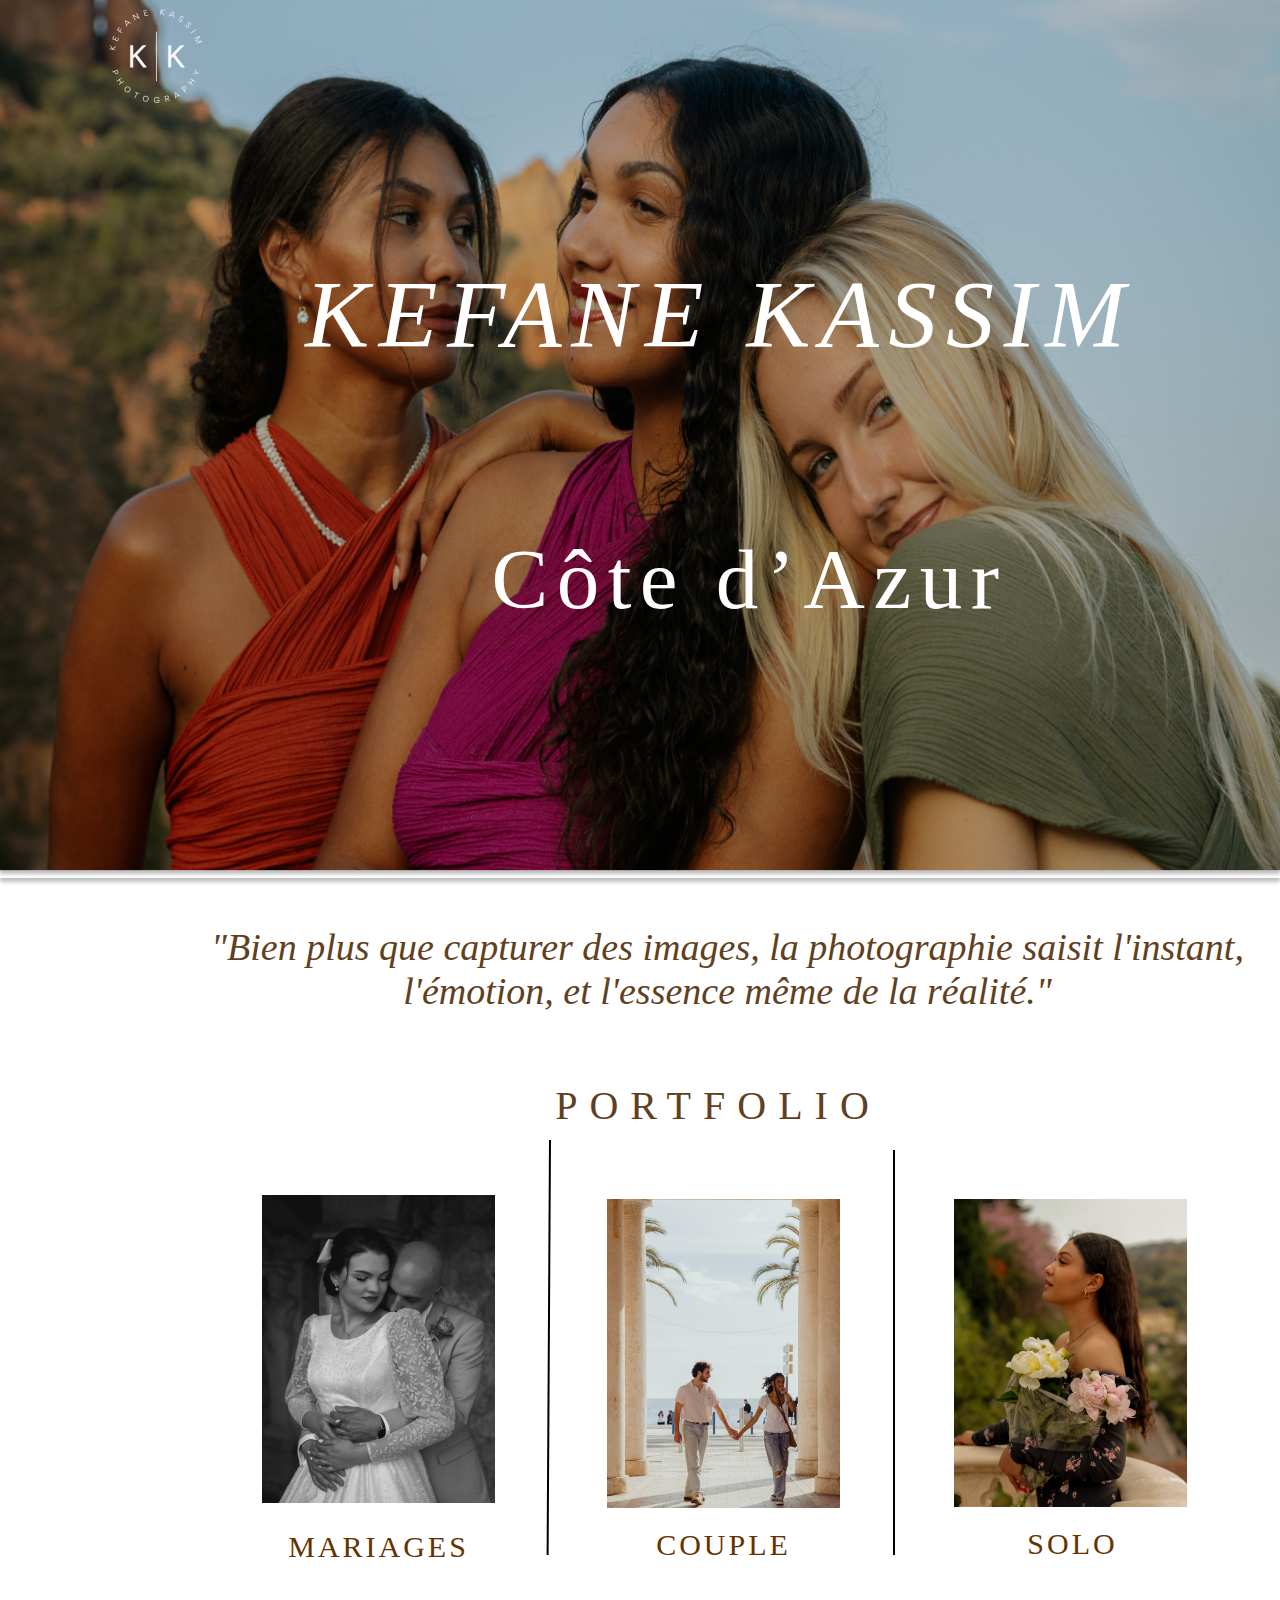
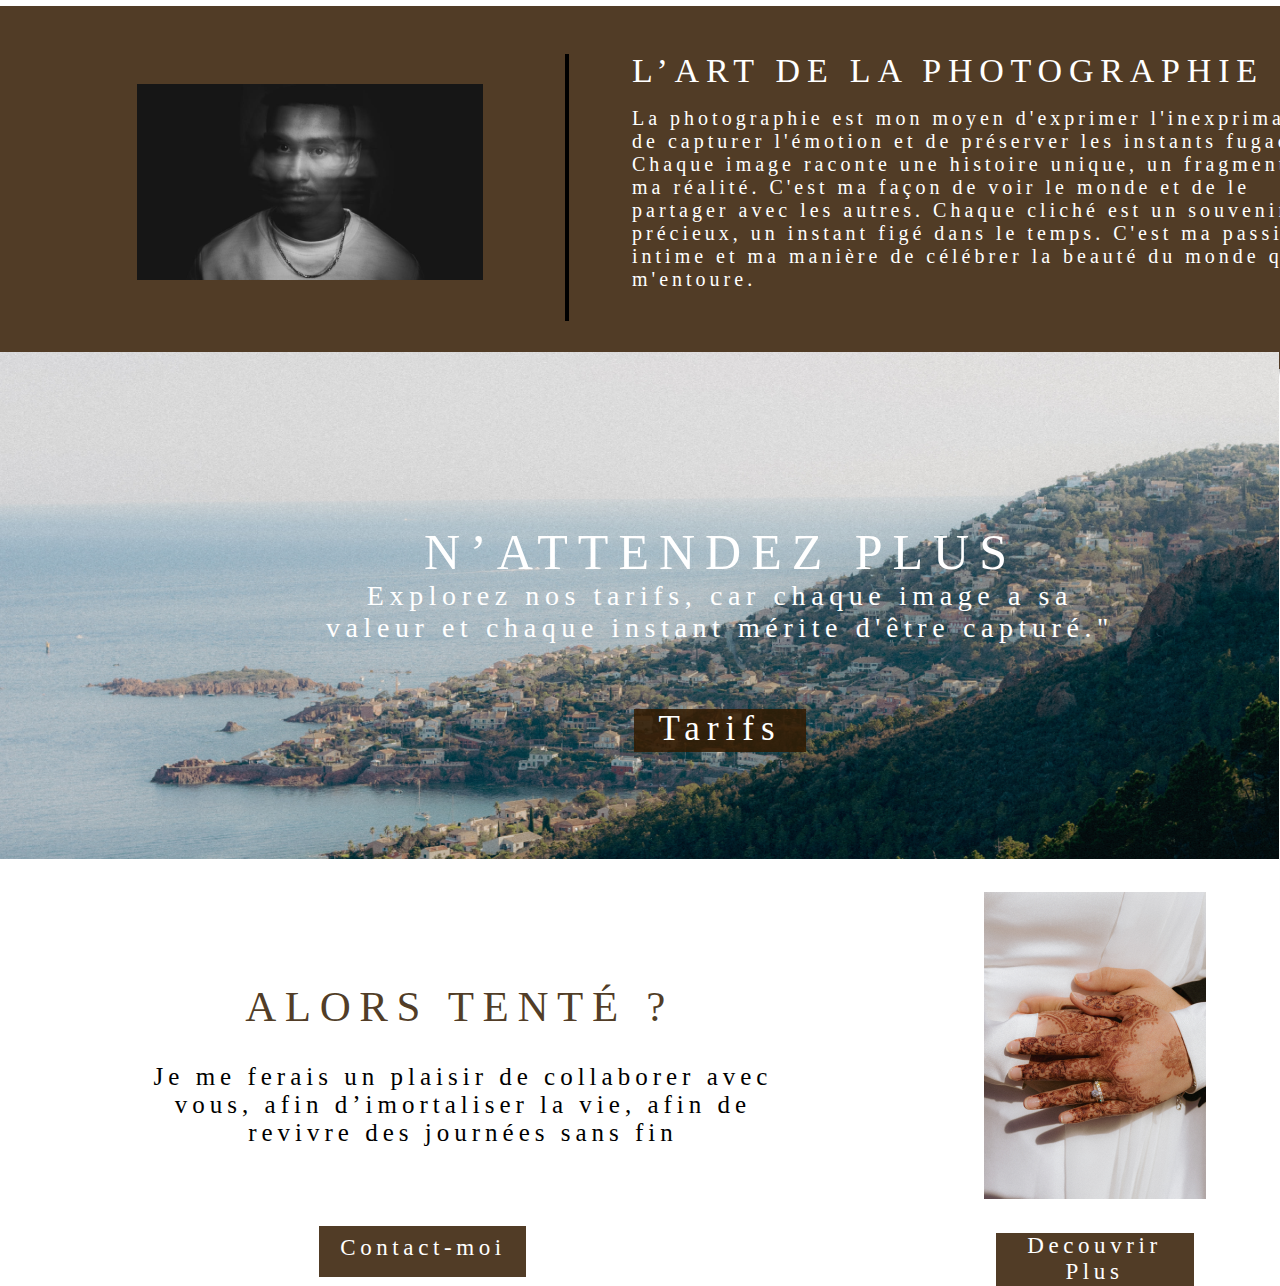
==== commit 1e5ecd80: "Update index.html" ====
--- a/index.html
+++ b/index.html
@@ -9,9 +9,19 @@
 <body>
     <div class="general">
         <img class="photo1"src="Images/MANR2566 2.png" />
+        <nav class="list-style" id="topnav">
+            
+                <a href="#">Acceuil</a>
+                <a href="#">Introduction</a>
+                <a href="#">Blog</a>
+                <a href="#">Contact</a>
+                <a href="#">Tarifs</a>
+                <a href="#">Galeries</a>
+                <a href="javascript:void(0);" class="icon" onclick="myFunction()">
+                    <i class="fa fa-bars"></i></a>
+            
+        </nav>
         
-        <a href="page2.html">Tarifs</a> 
-        <div class="menu">Acceuil        Introduction        Blog         Contact         Tarifs        Galeries </div>
         <img class="logo" src="Images/8F8F0B85-C1CB-4E00-952A-7E8E31FCE46E 1.png" />
         <div class="nom"> KEFANE KASSIM</div>
         <div class="lieu">Côte d’Azur</div>
